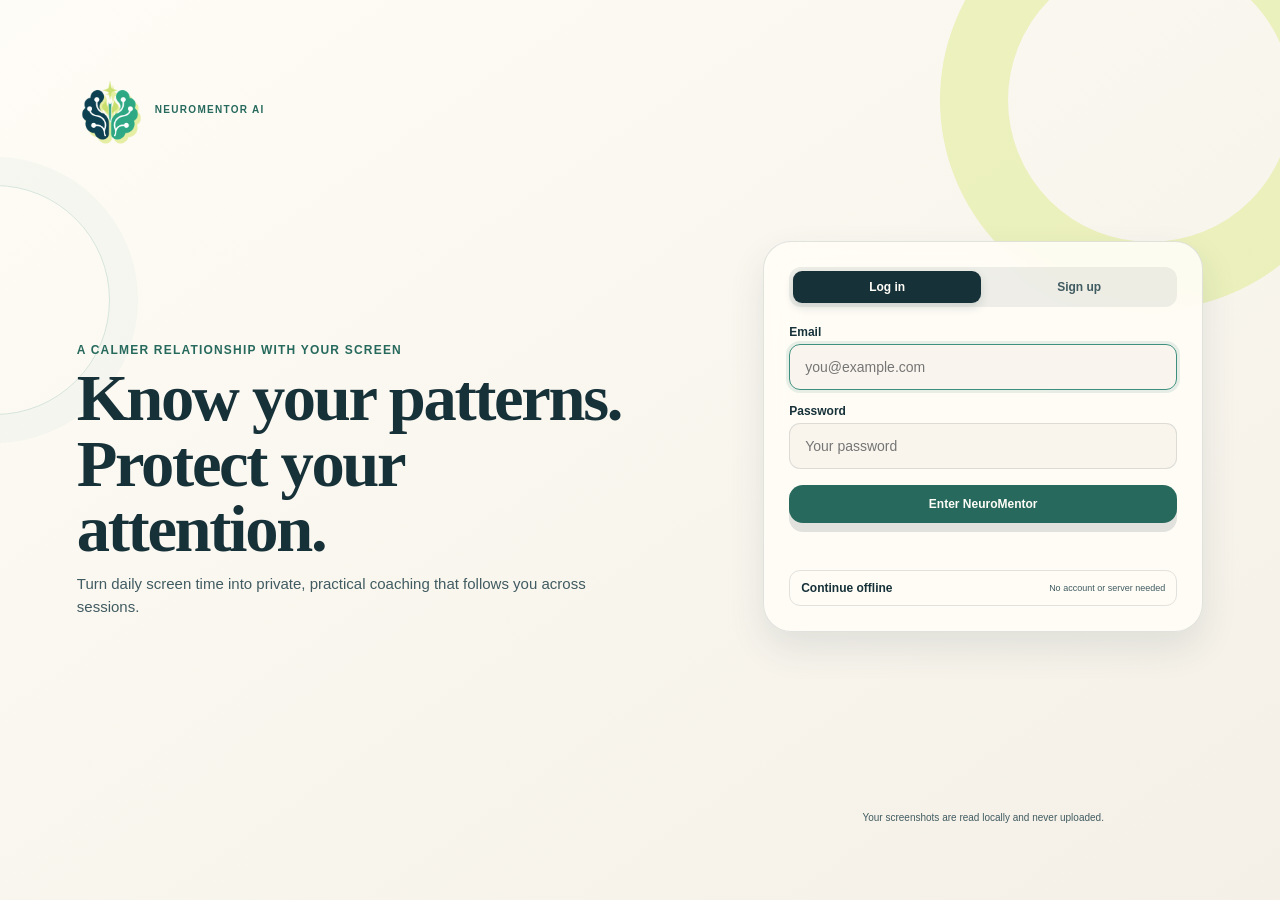
==== index.html @ 3c2a7b81 "Update dashboard" ====
<!DOCTYPE html>
<html lang="en">
<head>
  <meta charset="UTF-8" />
  <meta name="viewport" content="width=device-width, initial-scale=1.0" />
  <meta name="theme-color" content="#f4f0e7" />
  <title>NeuroMentor AI</title>
  <link rel="icon" type="image/png" sizes="32x32" href="assets/favicon-32.png" />
  <link rel="apple-touch-icon" sizes="192x192" href="assets/neurommentor-logo-192.png" />
  <link rel="manifest" href="site.webmanifest" />
  <script src="runtime.js?v=20260620-shared-snapshot"></script>
  <script src="config.js?v=20260620-shared-snapshot"></script>
  <link rel="stylesheet" href="popup.css?v=20260622-vietnamese-mentor" />
</head>
<body>
  <section id="auth-view" class="auth-view" aria-labelledby="auth-title">
    <div class="auth-orbit auth-orbit-one" aria-hidden="true"></div>
    <div class="auth-orbit auth-orbit-two" aria-hidden="true"></div>

    <div class="auth-brand">
      <img
        class="brand-logo auth-brand-logo"
        src="assets/neurommentor-logo-192.png"
        alt=""
        aria-hidden="true"
      />
      <p class="eyebrow">NeuroMentor AI</p>
    </div>

    <div class="auth-copy">
      <span class="auth-kicker">A calmer relationship with your screen</span>
      <h1 id="auth-title">Know your patterns.<br />Protect your attention.</h1>
      <p>Turn daily screen time into private, practical coaching that follows you across sessions.</p>
    </div>

    <div class="auth-card">
      <div class="auth-tabs" role="tablist" aria-label="Account access">
        <button id="show-login" class="auth-tab active" type="button" role="tab" aria-selected="true">
          Log in
        </button>
        <button id="show-signup" class="auth-tab" type="button" role="tab" aria-selected="false">
          Sign up
        </button>
      </div>

      <form id="login-form" class="auth-form">
        <label>
          <span>Email</span>
          <input id="login-email" type="email" autocomplete="email" placeholder="you@example.com" required />
        </label>
        <label>
          <span>Password</span>
          <input
            id="login-password"
            type="password"
            autocomplete="current-password"
            placeholder="Your password"
            required
          />
        </label>
        <button id="login-button" class="primary-button" type="submit">Enter NeuroMentor</button>
      </form>

      <form id="signup-form" class="auth-form hidden">
        <label>
          <span>Email</span>
          <input id="signup-email" type="email" autocomplete="email" placeholder="you@example.com" required />
        </label>
        <label>
          <span>Password</span>
          <input
            id="signup-password"
            type="password"
            minlength="8"
            maxlength="128"
            autocomplete="new-password"
            placeholder="At least 8 characters"
            required
          />
        </label>
        <label>
          <span>Confirm password</span>
          <input
            id="signup-confirm"
            type="password"
            minlength="8"
            maxlength="128"
            autocomplete="new-password"
            placeholder="Repeat your password"
            required
          />
        </label>
        <button id="signup-button" class="primary-button" type="submit">Create my account</button>
      </form>

      <p id="auth-status" class="auth-status" aria-live="polite"></p>
      <button id="offline-button" class="offline-button" type="button">
        Continue offline
        <span>No account or server needed</span>
      </button>
    </div>

    <p class="auth-privacy">Your screenshots are read locally and never uploaded.</p>
  </section>

  <div id="app-shell" class="app-shell hidden">
    <header class="topbar">
      <div class="brand">
        <img
          class="brand-logo"
          src="assets/neurommentor-logo-192.png"
          alt=""
          aria-hidden="true"
        />
        <div>
          <p class="brand-name">NeuroMentor AI</p>
          <p class="brand-tagline">Your cognitive wellness copilot.</p>
        </div>
      </div>
      <div class="topbar-actions">
        <div id="engine-status" class="engine-status" title="Analysis engine status">
          <span class="status-dot"></span>
          <span>Local</span>
        </div>
        <button
          id="account-button"
          class="account-button"
          type="button"
          aria-label="Open settings"
          aria-controls="account-panel"
          aria-expanded="false"
        >
          <span id="account-avatar">?</span>
        </button>
      </div>
    </header>

    <nav class="tabbar" aria-label="NeuroMentor sections">
      <button class="tab-button active" type="button" data-screen-target="overview">Overview</button>
      <button class="tab-button" type="button" data-screen-target="analyze">Analyze</button>
      <button class="tab-button" type="button" data-screen-target="trends">Trends</button>
      <button class="tab-button" type="button" data-screen-target="mentor">Mentor</button>
    </nav>

    <div id="account-backdrop" class="account-backdrop hidden" aria-hidden="true"></div>
    <section
      id="account-panel"
      class="account-panel hidden"
      role="dialog"
      aria-modal="true"
      aria-labelledby="settings-title"
      tabindex="-1"
    >
      <div class="account-heading">
        <div id="account-avatar-large" class="account-avatar-large">?</div>
        <div>
          <p id="settings-title" class="eyebrow">Settings</p>
          <strong id="account-email">Offline workspace</strong>
          <span id="account-member-since">Stored only on this device</span>
        </div>
        <button id="close-account" class="panel-close" type="button" aria-label="Close account panel">X</button>
      </div>
      <div class="settings-list" aria-label="Profile settings">
        <div class="settings-row static-settings-row">
          <span class="settings-icon" aria-hidden="true">ID</span>
          <span class="settings-main">NeuroMentor ID</span>
          <span id="account-user-id" class="settings-value">NM-LOCAL</span>
          <span class="settings-static-label">Assigned</span>
        </div>
        <div class="settings-row static-settings-row">
          <span class="settings-icon" aria-hidden="true">@</span>
          <span class="settings-main">Email</span>
          <span id="account-email-masked" class="settings-value">Not signed in</span>
          <span class="settings-static-label">Account</span>
        </div>
        <button id="account-phone-row" class="settings-row" type="button" aria-expanded="false">
          <span class="settings-icon" aria-hidden="true">PH</span>
          <span class="settings-main">Phone Number</span>
          <span id="account-phone-status" class="settings-value">Not set</span>
          <span class="settings-arrow" aria-hidden="true">></span>
        </button>
        <div id="phone-editor" class="settings-editor hidden" aria-label="Set phone number">
          <label>
            <span>Phone number</span>
            <input id="account-phone-input" type="tel" autocomplete="tel" placeholder="+1 555 123 4567" />
          </label>
          <div class="settings-editor-actions">
            <button id="save-phone" type="button">Save phone</button>
            <button id="cancel-phone" class="secondary-settings-button" type="button">Cancel</button>
          </div>
        </div>
        <button id="account-password-row" class="settings-row" type="button" aria-expanded="false">
          <span class="settings-icon" aria-hidden="true">PW</span>
          <span class="settings-main">Password</span>
          <span id="account-password-status" class="settings-value">Protected</span>
          <span class="settings-arrow" aria-hidden="true">></span>
        </button>
        <div id="password-editor" class="settings-editor hidden" aria-label="Change password">
          <label>
            <span>Current password</span>
            <input id="current-password" type="password" autocomplete="current-password" />
          </label>
          <label>
            <span>New password</span>
            <input id="new-password" type="password" autocomplete="new-password" minlength="8" />
          </label>
          <label>
            <span>Confirm new password</span>
            <input id="confirm-new-password" type="password" autocomplete="new-password" minlength="8" />
          </label>
          <p id="password-change-status" class="settings-status"></p>
          <div class="settings-editor-actions">
            <button id="save-password" type="button">Update password</button>
            <button id="cancel-password" class="secondary-settings-button" type="button">Cancel</button>
          </div>
        </div>
        <div class="settings-row theme-settings-row">
          <span class="settings-icon" aria-hidden="true">TH</span>
          <span class="settings-main">Theme</span>
          <span id="theme-label" class="settings-value">Light</span>
          <label class="toggle-control" aria-label="Use dark theme">
            <input id="theme-toggle" type="checkbox" />
            <span class="toggle-track" aria-hidden="true"></span>
          </label>
        </div>
      </div>
      <div class="account-sync">
        <span class="status-dot"></span>
        <div>
          <strong id="account-sync-title">Local mode</strong>
          <p id="account-sync-status">Your analysis remains in this browser.</p>
        </div>
      </div>
      <div class="reminder-settings">
        <div class="reminder-heading">
          <div>
            <strong>Daily email check-in</strong>
            <p id="reminder-status">Sign in to configure email reminders.</p>
          </div>
          <label class="toggle-control" aria-label="Enable daily email reminder">
            <input id="reminder-enabled" type="checkbox" />
            <span class="toggle-track" aria-hidden="true"></span>
          </label>
        </div>
        <div class="reminder-time-row">
          <label for="reminder-time">Reminder time</label>
          <select id="reminder-time" aria-describedby="reminder-time-help"></select>
        </div>
        <p id="reminder-time-help" class="settings-help">Times are shown in your browser's locale.</p>
        <a
          id="reminder-setup"
          class="reminder-setup hidden"
          href="https://resend.com/signup"
          target="_blank"
          rel="noreferrer"
        >
          Set up email delivery
        </a>
        <button id="test-reminder" class="reminder-test" type="button">Send test email</button>
      </div>
      <button id="account-action" class="account-action" type="button">Log in or create account</button>
    </section>

    <main class="screen-stack">
      <section id="screen-overview" class="screen active" data-screen="overview">
        <div class="welcome-row">
          <div>
            <p id="greeting" class="eyebrow">Good day</p>
            <h1>Today's Cognitive Snapshot</h1>
          </div>
          <button class="text-button" type="button" data-screen-target="analyze">Update today</button>
        </div>

        <article class="ai-snapshot-card">
          <div class="snapshot-orbit snapshot-orbit-one" aria-hidden="true"></div>
          <div class="snapshot-orbit snapshot-orbit-two" aria-hidden="true"></div>
          <div class="snapshot-copy">
            <div class="snapshot-heading">
              <span class="ai-badge">AI Cognitive Snapshot</span>
              <span id="focus-label" class="state-chip neutral">No baseline</span>
            </div>
            <h2 id="score-headline">Add today's usage to build your cognitive snapshot.</h2>
            <p id="snapshot-insight" class="snapshot-insight">
              NeuroMentor uses screen-time metadata, not message or page content.
            </p>
            <div class="snapshot-confidence">
              <span>Model confidence</span>
              <div class="confidence-track" aria-hidden="true">
                <span id="snapshot-confidence-bar" style="--confidence: 0"></span>
              </div>
              <strong id="snapshot-confidence">0%</strong>
            </div>
          </div>

          <div class="focus-potential">
            <span class="metric-label">Focus Potential</span>
            <div id="focus-ring" class="score-ring" style="--score: 0">
              <div class="score-ring-inner">
                <strong id="focus-score">0</strong>
                <span>/100</span>
              </div>
            </div>
            <p id="focus-trend" class="score-trend">Your baseline starts here.</p>
          </div>

          <div class="hero-recommendation">
            <div>
              <p class="eyebrow">Recommended action</p>
              <h3 id="recommendation-title">Create your first baseline</h3>
              <p id="recommendation-text">
                Enter today's app usage to receive one clear, achievable next step.
              </p>
            </div>
            <button class="primary-button compact-button" type="button" data-screen-target="analyze">
              Analyze today
            </button>
          </div>
        </article>

        <section class="overview-section metric-explanations" aria-labelledby="metric-explanations-title">
          <div class="section-heading-row">
            <div>
              <p class="eyebrow">Explainable AI</p>
              <h2 id="metric-explanations-title">What each signal means</h2>
            </div>
            <span class="section-note">Expand any metric</span>
          </div>

          <div class="explain-metric-grid">
            <details class="explain-metric focus-metric">
              <summary title="Focus Potential estimates your capacity for sustained attention from today's usage pattern.">
                <div>
                  <span class="metric-label">Focus Potential</span>
                  <strong id="focus-detail-score">0 <small>/ 100</small></strong>
                </div>
                <span id="focus-detail-label" class="supportive-label">Not measured</span>
              </summary>
              <div class="metric-explanation">
                <p id="focus-explanation">Add a snapshot to explain your focus potential.</p>
                <strong>Contributors</strong>
                <ul id="focus-contributors"></ul>
                <div class="metric-confidence">
                  <span>Confidence</span>
                  <strong id="focus-confidence">0%</strong>
                </div>
                <p id="focus-comparison" class="metric-comparison">No previous value yet.</p>
              </div>
            </details>

            <details class="explain-metric fatigue-metric">
              <summary title="Mental Fatigue estimates cognitive load from screen volume, timing, and recovery signals.">
                <div>
                  <span class="metric-label">Mental Fatigue</span>
                  <strong><span id="fatigue-score">0</span> <small>/ 100</small></strong>
                </div>
                <span id="fatigue-label" class="supportive-label">Not measured</span>
              </summary>
              <div class="metric-explanation">
                <p id="fatigue-explanation">Add a snapshot to reveal fatigue contributors.</p>
                <strong>Contributors</strong>
                <ul id="fatigue-contributors"></ul>
                <div class="metric-confidence">
                  <span>Confidence</span>
                  <strong id="fatigue-confidence">0%</strong>
                </div>
                <p id="fatigue-comparison" class="metric-comparison">No previous value yet.</p>
              </div>
            </details>

            <details class="explain-metric distraction-metric">
              <summary title="Distraction estimates attention fragmentation from app mix, switching, and launch behavior.">
                <div>
                  <span class="metric-label">Distraction Load</span>
                  <strong><span id="distraction-score">0</span> <small>/ 100</small></strong>
                </div>
                <span id="distraction-label" class="supportive-label">Not measured</span>
              </summary>
              <div class="metric-explanation">
                <p id="distraction-explanation">Add a snapshot to reveal distraction contributors.</p>
                <strong>Contributors</strong>
                <ul id="distraction-contributors"></ul>
                <div class="metric-confidence">
                  <span>Confidence</span>
                  <strong id="distraction-confidence">0%</strong>
                </div>
                <p id="distraction-comparison" class="metric-comparison">No previous value yet.</p>
              </div>
            </details>

            <details class="explain-metric burnout-metric">
              <summary title="Burnout Tendency is a behavioral wellness signal, not a medical diagnosis.">
                <div>
                  <span class="metric-label">Burnout Tendency</span>
                  <strong id="burnout-risk">Low</strong>
                </div>
                <span id="burnout-score" class="supportive-label">0 / 100</span>
              </summary>
              <div class="metric-explanation">
                <p id="burnout-explanation">Add a snapshot to explain recovery pressure.</p>
                <strong>Contributors</strong>
                <ul id="burnout-contributors"></ul>
                <div class="metric-confidence">
                  <span>Confidence</span>
                  <strong id="burnout-confidence">0%</strong>
                </div>
                <p id="burnout-comparison" class="metric-comparison">No previous value yet.</p>
              </div>
            </details>
          </div>
        </section>

        <div class="intelligence-grid">
          <article class="forecast-card">
            <div class="premium-label">
              <span>AI Forecast</span>
              <small>Scenario estimate</small>
            </div>
            <div class="card-heading">
              <div>
                <p class="eyebrow">Tomorrow forecast</p>
                <h2>Attention outlook</h2>
              </div>
              <span id="forecast-confidence" class="confidence-pill">0% confidence</span>
            </div>
            <div class="forecast-score-row">
              <div>
                <span>Predicted focus</span>
                <strong id="forecast-focus">--</strong>
              </div>
              <span id="forecast-delta" class="forecast-delta neutral">No forecast</span>
            </div>
            <p id="forecast-reason" class="body-copy">
              Add today's snapshot to generate a cautious next-day estimate.
            </p>
            <div class="burnout-forecast">
              <span>Burnout risk forecast</span>
              <strong id="forecast-burnout">Not available</strong>
            </div>
          </article>

          <article class="baseline-card">
            <div class="card-heading">
              <div>
                <p class="eyebrow">Personal baseline</p>
                <h2>You compared with you</h2>
              </div>
              <span class="baseline-badge">Private</span>
            </div>
            <div class="baseline-comparison">
              <div>
                <span>Your average focus</span>
                <strong id="baseline-average">--</strong>
              </div>
              <div>
                <span>Today's focus</span>
                <strong id="baseline-today">--</strong>
              </div>
              <div>
                <span>Difference</span>
                <strong id="baseline-difference">--</strong>
              </div>
            </div>
            <p id="baseline-note" class="body-copy">
              More daily snapshots will create your personal baseline.
            </p>
            <div class="baseline-context">
              <span>Productive ratio</span>
              <strong id="productive-ratio">0%</strong>
            </div>
          </article>
        </div>

        <div class="behavior-achievement-grid">
          <article class="content-card behavior-card">
            <div class="card-heading">
              <div>
                <p class="eyebrow">Behavioral insight</p>
                <h2>Why did my score change?</h2>
              </div>
              <span class="compact-stat">Impact model</span>
            </div>
            <div id="impact-list" class="impact-list"></div>
            <div class="dominant-impact">
              <span>Most influential factor</span>
              <strong id="dominant-impact">Waiting for today's data</strong>
            </div>
          </article>

          <article class="content-card achievement-card">
            <div class="card-heading">
              <div>
                <p class="eyebrow">Momentum</p>
                <h2>Small wins that compound</h2>
              </div>
            </div>
            <div class="achievement-grid">
              <div class="achievement-item">
                <span class="achievement-icon">LS</span>
                <span>Learning streak</span>
                <strong id="learning-streak">0 days</strong>
              </div>
              <div class="achievement-item">
                <span class="achievement-icon">DW</span>
                <span>Deep-work sessions</span>
                <strong id="deep-work-sessions">0 this month</strong>
              </div>
              <div class="achievement-item">
                <span class="achievement-icon">RS</span>
                <span>Recovery score</span>
                <strong id="recovery-score">--</strong>
              </div>
            </div>
          </article>
        </div>

        <article class="content-card usage-card">
          <div class="card-heading">
            <div>
              <p class="eyebrow">Today's breakdown</p>
              <h2>Where your screen time went</h2>
            </div>
            <span id="total-time" class="compact-stat">0 min</span>
          </div>
          <div id="usage-breakdown" class="usage-breakdown"></div>
        </article>

        <ul id="insight-list" class="insight-list hidden" aria-hidden="true"></ul>

        <article id="alert-card" class="alert-card hidden">
          <span id="alert-severity" class="alert-severity">Watch</span>
          <div>
            <h2 id="alert-title">Attention signal</h2>
            <p id="alert-message"></p>
            <p id="alert-reason" class="alert-reason"></p>
          </div>
        </article>
      </section>

      <section id="screen-analyze" class="screen" data-screen="analyze">
        <div class="section-intro">
          <p class="eyebrow">Behavior snapshot</p>
          <h1>Turn usage into a useful signal.</h1>
          <p>
            Add category totals from Screen Time or Digital Wellbeing. Optional context improves
            confidence and makes the recommendations more specific.
          </p>
        </div>

        <details class="import-panel">
          <summary>
            <span>
              <strong>Import a screenshot</strong>
              <small>Upload or paste Screen Time data</small>
            </span>
            <span class="summary-action">Open</span>
          </summary>
          <div id="import-drop-zone" class="import-body" aria-describedby="ocr-status">
            <div class="import-actions">
              <label class="upload-button" for="screenshot-input">
                <input id="screenshot-input" type="file" accept="image/*" hidden />
                Choose image
              </label>
              <div id="paste-zone" class="paste-zone" tabindex="0" role="button" aria-label="Paste a screenshot from the clipboard">
                <kbd>Ctrl+V</kbd>
                <span>Paste screenshot</span>
              </div>
            </div>
            <p id="ocr-status" class="import-status">
              OCR runs locally when supported by this Chrome build. Always review detected values.
            </p>
            <div id="screenshot-review" class="screenshot-review hidden">
              <img id="screenshot-preview" class="screenshot-preview" alt="Uploaded screen-time screenshot" />
              <div class="screenshot-controls">
                <label for="screenshot-input" class="secondary-button">Replace image</label>
                <button id="remove-screenshot" class="secondary-button" type="button">Remove image</button>
              </div>
            </div>
            <div id="ocr-confidence" class="ocr-confidence hidden"></div>
            <div id="ocr-matches" class="ocr-matches hidden"></div>
            <button id="apply-extraction" class="primary-button compact-button hidden" type="button">
              Apply reviewed values
            </button>
          </div>
        </details>

        <form id="analysis-form" class="analysis-form">
          <article class="content-card">
            <div class="card-heading">
              <div>
                <p class="eyebrow">Minutes by category</p>
                <h2>Today's screen time</h2>
              </div>
              <span class="compact-stat">minutes</span>
            </div>
            <div class="input-grid">
              <label class="usage-input social">
                <span>Social</span>
                <small>Feeds and messaging</small>
                <input id="social" name="social" type="number" min="0" max="1440" value="0" />
              </label>
              <label class="usage-input productivity">
                <span>Productivity</span>
                <small>Work and planning</small>
                <input id="productivity" name="productivity" type="number" min="0" max="1440" value="0" />
              </label>
              <label class="usage-input games">
                <span>Games</span>
                <small>Mobile and desktop games</small>
                <input id="games" name="games" type="number" min="0" max="1440" value="0" />
              </label>
              <label class="usage-input learning">
                <span>Learning</span>
                <small>Study, reading, courses</small>
                <input id="learning" name="learning" type="number" min="0" max="1440" value="0" />
              </label>
              <label class="usage-input health">
                <span>Health</span>
                <small>Fitness and recovery</small>
                <input id="health" name="health" type="number" min="0" max="1440" value="0" />
              </label>
              <label class="usage-input entertainment">
                <span>Entertainment</span>
                <small>Video, music, streaming</small>
                <input id="entertainment" name="entertainment" type="number" min="0" max="1440" value="0" />
              </label>
            </div>
            <div class="total-validation-row">
              <label>
                <span>Reported total (optional)</span>
                <small>Use the total shown by Screen Time or Digital Wellbeing.</small>
                <input id="reported-total-minutes" type="number" min="0" max="1440" placeholder="e.g. 240" />
              </label>
              <div>
                <span>Category total</span>
                <strong id="category-total">0 minutes</strong>
              </div>
            </div>
            <div id="validation-summary" class="validation-summary" aria-live="polite"></div>
          </article>

          <article class="content-card">
            <div class="card-heading">
              <div>
                <p class="eyebrow">Optional context</p>
                <h2>Improve the estimate</h2>
              </div>
              <span class="compact-stat">metadata only</span>
            </div>
            <div class="context-grid">
              <label>
                <span>App switches</span>
                <input id="app-switches" name="app_switches" type="number" min="0" max="10000" value="0" />
              </label>
              <label>
                <span>Late-night minutes</span>
                <input id="late-night-minutes" name="late_night_minutes" type="number" min="0" max="1440" value="0" />
              </label>
              <label>
                <span>Deep-work minutes</span>
                <input id="deep-work-minutes" name="deep_work_minutes" type="number" min="0" max="1440" value="0" />
              </label>
              <label>
                <span>App launches</span>
                <input id="launch-count" name="launch_count" type="number" min="0" max="10000" value="0" />
              </label>
            </div>
          </article>

          <button id="analyze-button" class="primary-button" type="submit">
            Generate cognitive snapshot
          </button>
          <p id="analysis-status" class="form-status" aria-live="polite"></p>
        </form>
      </section>

      <section id="screen-trends" class="screen" data-screen="trends">
        <div class="section-intro">
          <p class="eyebrow">Seven-day analytics</p>
          <h1>Your baseline, not somebody else's.</h1>
          <p>Daily snapshots stay on this device and reveal patterns as your history grows.</p>
        </div>

        <article class="content-card trend-card">
          <div class="card-heading">
            <div>
              <p class="eyebrow">Focus trend</p>
              <h2>Last seven days</h2>
            </div>
            <span id="trend-direction" class="state-chip neutral">Building baseline</span>
          </div>
          <div id="trend-empty-state" class="trend-empty-state hidden">
            <div class="empty-state-mark" aria-hidden="true">
              <span></span><span></span><span></span><span></span>
            </div>
            <div>
              <p class="eyebrow">Baseline in progress</p>
              <h3>Not enough history yet.</h3>
              <p>Add one daily snapshot for seven days to unlock your personal intelligence layer.</p>
            </div>
            <ul>
              <li>Personal baseline</li>
              <li>Burnout trend</li>
              <li>Weekly insights</li>
              <li>Focus forecasting</li>
            </ul>
            <button class="primary-button compact-button" type="button" data-screen-target="analyze">
              Add today's snapshot
            </button>
          </div>
          <p id="trend-coverage-note" class="trend-coverage-note hidden" role="status">
            One day is recorded. Add another daily snapshot before interpreting this as a trend.
          </p>
          <div id="trend-chart" class="trend-chart" aria-label="Seven-day focus score chart"></div>
          <div id="trend-chart-legend" class="chart-legend">
            <span><i class="legend-focus"></i>Focus</span>
            <span><i class="legend-fatigue"></i>Fatigue</span>
          </div>
        </article>

        <div class="trend-summary-grid">
          <article class="metric-card">
            <span class="metric-label">Average focus</span>
            <strong id="average-focus">0</strong>
            <span id="average-focus-detail" class="metric-detail">0 recorded days</span>
          </article>
          <article class="metric-card">
            <span class="metric-label">Average fatigue</span>
            <strong id="average-fatigue">0</strong>
            <span id="average-fatigue-detail" class="metric-detail">0 recorded days</span>
          </article>
          <article class="metric-card">
            <span class="metric-label">Best focus day</span>
            <strong id="best-day">--</strong>
            <span class="metric-detail">Personal baseline</span>
          </article>
          <article class="metric-card accent-card">
            <span class="metric-label">Current risk</span>
            <strong id="trend-risk">Low</strong>
            <span class="metric-detail">Latest snapshot</span>
          </article>
        </div>

        <article class="content-card">
          <div class="card-heading">
            <div>
              <p class="eyebrow">Pattern note</p>
              <h2>What the week suggests</h2>
            </div>
          </div>
          <p id="trend-note" class="body-copy">
            Add snapshots on multiple days to uncover your personal focus and fatigue pattern.
          </p>
        </article>
      </section>

      <section id="screen-mentor" class="screen" data-screen="mentor">
        <div class="mentor-intro">
          <div>
            <span class="ai-badge">Evidence-based coaching</span>
            <h1>Turn today's pattern into one better tomorrow.</h1>
            <p>
              Ask what changed, why it matters, or what small action would create the most leverage.
            </p>
          </div>
          <div class="mentor-context-card">
            <span>Current coaching context</span>
            <strong id="mentor-context-title">Waiting for a snapshot</strong>
            <p id="mentor-context-detail">Analyze today to ground the conversation in your data.</p>
          </div>
        </div>

        <div class="prompt-chips" aria-label="Suggested mentor questions">
          <button type="button" data-question="What most influenced my focus today?">What changed?</button>
          <button type="button" data-question="What is the smallest useful action I can take tomorrow?">Plan tomorrow</button>
          <button type="button" data-question="How might I feel based on this pattern?">How might I feel?</button>
          <button type="button" data-question="How can I reduce mental fatigue without changing everything?">Protect energy</button>
        </div>

        <div id="chat-log" class="chat-log" aria-live="polite">
          <article class="chat-message mentor-message">
            <span class="chat-avatar">NM</span>
            <div>
              <p>
                I will connect your screen-time pattern to a practical next step, not just repeat a score.
              </p>
              <small>Your data stays grounded in behavioral metadata. This is coaching, not medical advice.</small>
            </div>
          </article>
        </div>

        <form id="mentor-form" class="mentor-form">
          <label for="mentor-question" class="sr-only">Ask NeuroMentor a question</label>
          <input
            id="mentor-question"
            type="text"
            maxlength="1000"
            placeholder="Why was my focus lower today?"
            autocomplete="off"
          />
          <button type="submit" aria-label="Send question">Send</button>
        </form>
      </section>
    </main>

    <footer class="privacy-footer">
      <span>Privacy-first</span>
      <p>Usage metadata only. No messages, page content, or medical diagnosis.</p>
    </footer>
  </div>

  <script src="vendor/tesseract/tesseract.min.js?v=20260622-vietnamese-mentor"></script>
  <script src="core.js?v=20260622-vietnamese-mentor"></script>
  <script src="popup.js?v=20260622-vietnamese-mentor"></script>
</body>
</html>
---- popup.css ----
:root {
  --ink: #173139;
  --ink-soft: #405b61;
  --paper: #f4f0e7;
  --paper-bright: #fffdf7;
  --mint: #3f8f7e;
  --mint-dark: #276a5d;
  --mint-soft: #d9ece4;
  --lime: #dce984;
  --coral: #ee7959;
  --coral-soft: #f9ddd4;
  --amber: #dca43c;
  --line: rgba(23, 49, 57, 0.13);
  --shadow: 0 16px 36px rgba(34, 65, 70, 0.11);
}

html[data-theme="dark"] {
  --ink: #eef7f3;
  --ink-soft: #aabfbc;
  --paper: #101513;
  --paper-bright: #171d1b;
  --mint: #64c5ad;
  --mint-dark: #86d7c4;
  --mint-soft: #18302b;
  --lime: #d9ef72;
  --coral: #ff8b6f;
  --coral-soft: #3b241f;
  --amber: #efc267;
  --line: rgba(238, 247, 243, 0.12);
  --shadow: 0 18px 48px rgba(0, 0, 0, 0.38);
}

* {
  box-sizing: border-box;
}

html {
  width: 100%;
  min-width: 320px;
  margin: 0;
  overflow-x: hidden;
}

body {
  width: 100%;
  min-width: 320px;
  min-height: 100vh;
  margin: 0;
  overflow-x: hidden;
  overflow-y: auto;
  color: var(--ink);
  font-family: "Aptos", "Trebuchet MS", sans-serif;
  background:
    radial-gradient(circle at 100% 0, rgba(220, 233, 132, 0.42), transparent 28%),
    radial-gradient(circle at 0 30%, rgba(63, 143, 126, 0.13), transparent 36%),
    var(--paper);
}

html[data-theme="dark"] body {
  background:
    radial-gradient(circle at 100% 0, rgba(217, 239, 114, 0.14), transparent 28%),
    radial-gradient(circle at 0 30%, rgba(100, 197, 173, 0.12), transparent 36%),
    var(--paper);
}

html[data-runtime="extension"] {
  width: 500px;
  min-width: 500px;
  overflow: hidden;
}

html[data-runtime="extension"] body {
  width: 500px;
  min-width: 500px;
  min-height: 600px;
  max-height: 600px;
}

button,
input,
select {
  font: inherit;
}

button {
  color: inherit;
}

body::-webkit-scrollbar {
  width: 9px;
}

body::-webkit-scrollbar-track {
  background: rgba(23, 49, 57, 0.05);
}

body::-webkit-scrollbar-thumb {
  border: 2px solid var(--paper);
  border-radius: 999px;
  background: rgba(23, 49, 57, 0.35);
}

.auth-view {
  position: relative;
  display: grid;
  min-height: 600px;
  align-content: start;
  gap: 17px;
  padding: 25px 28px 20px;
  overflow: hidden;
  background:
    linear-gradient(145deg, rgba(255, 253, 247, 0.94), rgba(244, 240, 231, 0.84)),
    var(--paper);
}

.auth-orbit {
  position: absolute;
  z-index: 0;
  border-radius: 50%;
  pointer-events: none;
}

.auth-orbit-one {
  top: -110px;
  right: -80px;
  width: 270px;
  height: 270px;
  border: 42px solid rgba(220, 233, 132, 0.47);
}

.auth-orbit-two {
  top: 185px;
  left: -120px;
  width: 230px;
  height: 230px;
  border: 1px solid rgba(63, 143, 126, 0.2);
  box-shadow: 0 0 0 28px rgba(63, 143, 126, 0.04);
}

.auth-brand,
.auth-copy,
.auth-card,
.auth-privacy {
  position: relative;
  z-index: 1;
}

.auth-brand {
  display: flex;
  align-items: center;
  gap: 12px;
}

.auth-brand-logo {
  width: 52px;
  height: 52px;
}

.auth-copy {
  max-width: 405px;
}

.auth-kicker {
  display: inline-block;
  margin-bottom: 8px;
  color: var(--mint-dark);
  font-size: 10px;
  font-weight: 800;
  letter-spacing: 0.1em;
  text-transform: uppercase;
}

.auth-copy h1 {
  margin: 0;
  font-family: Georgia, serif;
  font-size: 31px;
  line-height: 1.02;
  letter-spacing: -0.035em;
}

.auth-copy p {
  max-width: 370px;
  margin: 11px 0 0;
  color: var(--ink-soft);
  font-size: 11px;
  line-height: 1.55;
}

.auth-card {
  display: grid;
  width: 100%;
  min-width: 0;
  gap: 13px;
  padding: 17px;
  border: 1px solid var(--line);
  border-radius: 22px;
  background: rgba(255, 253, 247, 0.9);
  box-shadow: var(--shadow);
  backdrop-filter: blur(16px);
}

.auth-tabs {
  display: grid;
  grid-template-columns: 1fr 1fr;
  gap: 4px;
  padding: 4px;
  border-radius: 12px;
  background: rgba(23, 49, 57, 0.07);
}

.auth-tab {
  padding: 9px 12px;
  border: 0;
  border-radius: 9px;
  color: var(--ink-soft);
  background: transparent;
  font-size: 11px;
  font-weight: 800;
  cursor: pointer;
}

.auth-tab.active {
  color: var(--paper-bright);
  background: var(--ink);
  box-shadow: 0 4px 10px rgba(23, 49, 57, 0.16);
}

.auth-form {
  display: grid;
  min-width: 0;
  gap: 10px;
}

.auth-form label {
  display: grid;
  gap: 5px;
}

.auth-form label > span {
  font-size: 10px;
  font-weight: 800;
}

.auth-form input {
  width: 100%;
  min-width: 0;
  padding: 11px 12px;
  border: 1px solid var(--line);
  border-radius: 11px;
  color: var(--ink);
  background: rgba(244, 240, 231, 0.58);
  font-size: 12px;
}

.auth-form input:focus {
  border-color: var(--mint);
  outline: 3px solid rgba(63, 143, 126, 0.13);
}

.auth-form .primary-button {
  margin-top: 2px;
  padding: 12px 16px;
}

.auth-status {
  min-height: 15px;
  margin: -2px 0;
  color: var(--ink-soft);
  font-size: 10px;
  line-height: 1.45;
  text-align: center;
}

.auth-status.error {
  color: #9b3b26;
}

.auth-status.success {
  color: var(--mint-dark);
  font-weight: 700;
}

.offline-button {
  display: flex;
  align-items: center;
  justify-content: space-between;
  gap: 12px;
  padding: 10px 11px;
  border: 1px solid var(--line);
  border-radius: 11px;
  color: var(--ink);
  background: transparent;
  font-size: 10px;
  font-weight: 800;
  cursor: pointer;
}

.offline-button span {
  color: var(--ink-soft);
  font-size: 9px;
  font-weight: 500;
}

.auth-privacy {
  margin: -4px 0 0;
  color: var(--ink-soft);
  font-size: 9px;
  text-align: center;
}

.app-shell {
  width: 100%;
  min-height: 600px;
  margin: 0 auto;
}

.topbar {
  position: sticky;
  z-index: 20;
  top: 0;
  display: flex;
  align-items: center;
  justify-content: space-between;
  min-height: 68px;
  padding: 12px 18px 10px;
  border-bottom: 1px solid var(--line);
  background: rgba(244, 240, 231, 0.94);
  backdrop-filter: blur(14px);
}

.topbar-actions {
  display: flex;
  align-items: center;
  gap: 7px;
}

.account-button {
  display: grid;
  width: 31px;
  height: 31px;
  padding: 0;
  place-items: center;
  border: 1px solid rgba(23, 49, 57, 0.18);
  border-radius: 10px;
  color: var(--paper-bright);
  background: var(--mint-dark);
  font-size: 11px;
  font-weight: 800;
  cursor: pointer;
}

.account-button:hover,
.account-button:focus-visible {
  outline: 3px solid rgba(63, 143, 126, 0.16);
}

.brand {
  display: flex;
  align-items: center;
  gap: 10px;
}

.brand-logo {
  width: 44px;
  height: 44px;
  flex: 0 0 auto;
  object-fit: contain;
  filter: drop-shadow(3px 4px 0 rgba(220, 233, 132, 0.72));
}

.brand-mark,
.chat-avatar {
  display: grid;
  flex: 0 0 auto;
  place-items: center;
  color: var(--paper-bright);
  background: var(--ink);
}

.brand-mark {
  width: 38px;
  height: 38px;
  border-radius: 13px 13px 13px 4px;
  font-family: Georgia, serif;
  font-size: 14px;
  font-weight: 700;
  letter-spacing: -0.04em;
  box-shadow: 5px 5px 0 var(--lime);
}

.brand-name,
.brand-tagline {
  margin: 0;
}

.brand-name {
  font-family: Georgia, serif;
  font-size: 16px;
  font-weight: 700;
}

.brand-tagline {
  margin-top: 2px;
  color: var(--ink-soft);
  font-size: 10px;
}

.engine-status {
  display: inline-flex;
  align-items: center;
  gap: 6px;
  padding: 7px 9px;
  border: 1px solid var(--line);
  border-radius: 999px;
  color: var(--ink-soft);
  background: rgba(255, 253, 247, 0.72);
  font-size: 10px;
  font-weight: 700;
}

.engine-status.cloud {
  color: var(--mint-dark);
  border-color: rgba(63, 143, 126, 0.26);
}

.status-dot {
  width: 7px;
  height: 7px;
  border-radius: 999px;
  background: var(--amber);
}

.engine-status.cloud .status-dot {
  background: var(--mint);
}

.tabbar {
  position: sticky;
  z-index: 19;
  top: 68px;
  display: grid;
  grid-template-columns: repeat(4, 1fr);
  gap: 4px;
  padding: 7px 14px 8px;
  border-bottom: 1px solid var(--line);
  background: rgba(244, 240, 231, 0.94);
  backdrop-filter: blur(14px);
}

.tab-button {
  padding: 9px 6px;
  border: 0;
  border-radius: 11px;
  color: var(--ink-soft);
  background: transparent;
  font-size: 11px;
  font-weight: 700;
  cursor: pointer;
}

.tab-button:hover,
.tab-button:focus-visible {
  color: var(--ink);
  background: rgba(255, 253, 247, 0.7);
  outline: none;
}

.tab-button.active {
  color: var(--paper-bright);
  background: var(--ink);
}

.account-panel {
  position: fixed;
  z-index: 50;
  top: 61px;
  right: 13px;
  width: min(460px, calc(100vw - 26px));
  max-height: calc(100vh - 74px);
  overflow-y: auto;
  padding: 16px;
  border: 1px solid var(--line);
  border-radius: 20px;
  background: rgba(255, 253, 247, 0.98);
  box-shadow: 0 24px 55px rgba(23, 49, 57, 0.23);
  animation: account-in 180ms ease-out;
}

.account-backdrop {
  position: fixed;
  z-index: 49;
  inset: 0;
  background: rgba(7, 15, 13, 0.44);
  backdrop-filter: blur(3px);
}

body.settings-open {
  overflow: hidden;
}

.account-heading {
  display: grid;
  grid-template-columns: auto 1fr auto;
  align-items: center;
  gap: 11px;
}

.account-heading strong,
.account-heading span {
  display: block;
  overflow: hidden;
  text-overflow: ellipsis;
  white-space: nowrap;
}

.account-heading strong {
  margin-top: 3px;
  font-size: 12px;
}

.account-heading span {
  margin-top: 3px;
  color: var(--ink-soft);
  font-size: 9px;
}

.account-avatar-large {
  display: grid;
  width: 42px;
  height: 42px;
  place-items: center;
  border-radius: 14px 14px 14px 5px;
  color: var(--paper-bright);
  background: var(--ink);
  font-family: Georgia, serif;
  font-size: 15px;
  font-weight: 700;
  box-shadow: 4px 4px 0 var(--lime);
}

.panel-close {
  width: 28px;
  height: 28px;
  padding: 0;
  border: 0;
  border-radius: 9px;
  color: var(--ink-soft);
  background: rgba(23, 49, 57, 0.06);
  font-size: 10px;
  font-weight: 800;
  cursor: pointer;
}

.settings-list {
  display: grid;
  gap: 1px;
  margin-top: 15px;
  overflow: hidden;
  border: 1px solid var(--line);
  border-radius: 16px;
  background: rgba(23, 49, 57, 0.08);
}

.settings-row {
  display: grid;
  grid-template-columns: 26px minmax(88px, auto) minmax(0, 1fr) 14px;
  align-items: center;
  gap: 8px;
  width: 100%;
  min-height: 54px;
  padding: 13px 14px;
  border: 0;
  color: var(--ink);
  background: rgba(255, 253, 247, 0.78);
  cursor: pointer;
  text-align: left;
}

.settings-row:hover,
.settings-row:focus-visible {
  background: rgba(217, 236, 228, 0.78);
  outline: none;
}

.settings-icon {
  display: grid;
  width: 22px;
  height: 22px;
  place-items: center;
  border-radius: 7px;
  color: var(--paper-bright);
  background: var(--ink-soft);
  font-size: 8px;
  font-weight: 900;
  letter-spacing: -0.03em;
}

.settings-main {
  font-size: 12px;
  font-weight: 900;
}

.settings-value {
  overflow: hidden;
  color: var(--ink-soft);
  font-size: 10px;
  font-weight: 700;
  text-overflow: ellipsis;
  white-space: nowrap;
}

.settings-arrow {
  color: var(--ink-soft);
  font-size: 16px;
  line-height: 1;
}

.static-settings-row {
  grid-template-columns: 26px minmax(88px, auto) minmax(0, 1fr) auto;
  cursor: default;
}

.static-settings-row:hover {
  background: rgba(255, 253, 247, 0.78);
}

.settings-static-label {
  color: var(--ink-soft);
  font-size: 8px;
  font-weight: 800;
  text-transform: uppercase;
}

.theme-settings-row {
  grid-template-columns: 26px minmax(88px, auto) minmax(0, 1fr) auto;
  cursor: default;
}

.theme-settings-row:hover {
  background: rgba(255, 253, 247, 0.78);
}

.settings-editor {
  display: grid;
  gap: 10px;
  padding: 13px 14px 15px 48px;
  background: rgba(255, 253, 247, 0.92);
}

.settings-editor label {
  display: grid;
  gap: 5px;
}

.settings-editor label span {
  color: var(--ink-soft);
  font-size: 9px;
  font-weight: 800;
  letter-spacing: 0.04em;
  text-transform: uppercase;
}

.settings-editor input {
  width: 100%;
  padding: 10px 11px;
  border: 1px solid var(--line);
  border-radius: 10px;
  color: var(--ink);
  background: var(--paper-bright);
  font-size: 12px;
  font-weight: 700;
}

.settings-editor input:focus {
  border-color: var(--mint);
  outline: 3px solid rgba(63, 143, 126, 0.14);
}

.settings-editor-actions {
  display: grid;
  grid-template-columns: 1fr 1fr;
  gap: 8px;
}

.settings-editor-actions button {
  min-height: 36px;
  border: 0;
  border-radius: 10px;
  color: var(--paper-bright);
  background: var(--mint-dark);
  font-size: 10px;
  font-weight: 900;
  cursor: pointer;
}

.settings-editor-actions .secondary-settings-button {
  color: var(--ink);
  background: rgba(23, 49, 57, 0.08);
}

.settings-status {
  min-height: 14px;
  margin: -2px 0;
  color: var(--ink-soft);
  font-size: 10px;
  line-height: 1.4;
}

.settings-status.error {
  color: var(--coral);
}

.settings-status.success {
  color: var(--mint-dark);
}

html[data-theme="dark"] .account-panel {
  background: rgba(18, 22, 21, 0.98);
}

html[data-theme="dark"] .auth-view,
html[data-theme="dark"] .app-shell,
html[data-theme="dark"] .topbar,
html[data-theme="dark"] .tabbar {
  background:
    linear-gradient(145deg, rgba(16, 21, 19, 0.96), rgba(22, 29, 27, 0.9)),
    var(--paper);
}

html[data-theme="dark"] .content-card,
html[data-theme="dark"] .metric-card,
html[data-theme="dark"] .import-panel,
html[data-theme="dark"] .analysis-form,
html[data-theme="dark"] .trend-card,
html[data-theme="dark"] .mentor-intro,
html[data-theme="dark"] .mentor-chat,
html[data-theme="dark"] .reminder-settings {
  background: rgba(23, 29, 27, 0.88);
}

html[data-theme="dark"] .ai-snapshot-card,
html[data-theme="dark"] .behavior-card,
html[data-theme="dark"] .achievement-card,
html[data-theme="dark"] .explain-metric {
  background:
    linear-gradient(135deg, rgba(23, 29, 27, 0.98), rgba(24, 48, 43, 0.82));
}

html[data-theme="dark"] .settings-list {
  background: rgba(238, 247, 243, 0.1);
}

html[data-theme="dark"] .settings-row {
  background: #181c1b;
}

html[data-theme="dark"] .settings-editor {
  background: #111614;
}

html[data-theme="dark"] .settings-editor input {
  background: rgba(238, 247, 243, 0.08);
}

html[data-theme="dark"] .settings-editor-actions .secondary-settings-button {
  color: var(--ink);
  background: rgba(238, 247, 243, 0.09);
}

html[data-theme="dark"] .settings-row:hover,
html[data-theme="dark"] .settings-row:focus-visible {
  background: #252928;
}

html[data-theme="dark"] .theme-settings-row:hover {
  background: #181c1b;
}

html[data-theme="dark"] .static-settings-row:hover {
  background: #181c1b;
}

html[data-theme="dark"] .settings-icon {
  color: #101513;
  background: #b7c3bf;
}

.account-sync {
  display: flex;
  align-items: flex-start;
  gap: 9px;
  margin-top: 15px;
  padding: 11px;
  border-radius: 13px;
  background: var(--mint-soft);
}

.account-sync .status-dot {
  margin-top: 4px;
  background: var(--mint);
}

.account-sync strong {
  font-size: 10px;
}

.account-sync p {
  margin: 3px 0 0;
  color: var(--ink-soft);
  font-size: 9px;
  line-height: 1.4;
}

.reminder-settings {
  margin-top: 11px;
  padding: 12px;
  border: 1px solid var(--line);
  border-radius: 14px;
  background: rgba(255, 255, 255, 0.56);
}

.reminder-heading,
.reminder-time-row {
  display: flex;
  align-items: center;
  justify-content: space-between;
  gap: 12px;
}

.reminder-heading strong,
.reminder-time-row label {
  color: var(--ink);
  font-size: 10px;
  font-weight: 800;
}

.reminder-heading p {
  margin: 3px 0 0;
  color: var(--ink-soft);
  font-size: 9px;
  line-height: 1.4;
}

.toggle-control {
  position: relative;
  flex: 0 0 auto;
  width: 38px;
  height: 22px;
  cursor: pointer;
}

.toggle-control input {
  position: absolute;
  width: 1px;
  height: 1px;
  opacity: 0;
}

.toggle-track {
  position: absolute;
  inset: 0;
  border-radius: 999px;
  background: rgba(23, 49, 57, 0.16);
  transition: background 160ms ease;
}

.toggle-track::after {
  position: absolute;
  top: 3px;
  left: 3px;
  width: 16px;
  height: 16px;
  border-radius: 50%;
  background: var(--paper-bright);
  box-shadow: 0 2px 6px rgba(23, 49, 57, 0.2);
  content: "";
  transition: transform 160ms ease;
}

.toggle-control input:checked + .toggle-track {
  background: var(--mint);
}

.toggle-control input:checked + .toggle-track::after {
  transform: translateX(16px);
}

.toggle-control input:focus-visible + .toggle-track {
  outline: 2px solid var(--ink);
  outline-offset: 2px;
}

.reminder-time-row {
  margin-top: 10px;
}

.reminder-time-row select {
  width: 98px;
  padding: 7px 9px;
  border: 1px solid var(--line);
  border-radius: 9px;
  color: var(--ink);
  background: var(--paper-bright);
  font: inherit;
  font-size: 10px;
  font-weight: 700;
}

.reminder-time-row select:disabled {
  cursor: not-allowed;
  opacity: 0.48;
}

.settings-help {
  margin: 5px 0 0;
  color: var(--ink-soft);
  font-size: 10px;
  line-height: 1.45;
}

.reminder-test,
.reminder-setup {
  display: block;
  width: 100%;
  margin-top: 9px;
  padding: 8px 10px;
  border: 0;
  border-radius: 9px;
  color: var(--ink);
  background: var(--lime);
  font-size: 9px;
  font-weight: 800;
  line-height: 1.35;
  text-align: center;
  text-decoration: none;
  cursor: pointer;
}

.reminder-setup {
  box-sizing: border-box;
  color: var(--paper-bright);
  background: var(--ink);
}

.reminder-test:disabled {
  cursor: not-allowed;
  opacity: 0.5;
}

.account-action {
  width: 100%;
  margin-top: 11px;
  padding: 10px 12px;
  border: 1px solid var(--line);
  border-radius: 11px;
  color: var(--ink);
  background: transparent;
  font-size: 10px;
  font-weight: 800;
  cursor: pointer;
}

.screen-stack {
  padding: 18px;
}

.screen {
  display: none;
  animation: screen-in 220ms ease-out;
}

.screen.active {
  display: grid;
  gap: 14px;
}

#screen-overview.active {
  grid-template-columns: minmax(0, 1fr);
}

#screen-overview > .welcome-row,
#screen-overview > .ai-snapshot-card,
#screen-overview > .metric-explanations,
#screen-overview > .intelligence-grid,
#screen-overview > .behavior-achievement-grid,
#screen-overview > .content-card,
#screen-overview > .alert-card {
  grid-column: 1 / -1;
  min-width: 0;
}

.welcome-row,
.card-heading {
  display: flex;
  align-items: flex-start;
  justify-content: space-between;
  gap: 16px;
}

.welcome-row h1,
.section-intro h1 {
  margin: 5px 0 0;
  font-family: Georgia, serif;
  font-size: 27px;
  line-height: 1.08;
  letter-spacing: -0.03em;
}

.eyebrow {
  margin: 0;
  color: var(--mint-dark);
  font-size: 10px;
  font-weight: 800;
  letter-spacing: 0.13em;
  text-transform: uppercase;
}

.text-button {
  flex: 0 0 auto;
  padding: 8px 10px;
  border: 1px solid var(--line);
  border-radius: 10px;
  background: var(--paper-bright);
  font-size: 11px;
  font-weight: 700;
  cursor: pointer;
}

.score-card,
.content-card,
.metric-card,
.recommendation-card,
.alert-card,
.import-panel {
  border: 1px solid var(--line);
  box-shadow: var(--shadow);
}

.score-card {
  display: grid;
  grid-template-columns: 142px 1fr;
  align-items: center;
  gap: 18px;
  padding: 20px;
  overflow: hidden;
  border-radius: 25px;
  background:
    linear-gradient(135deg, rgba(255, 253, 247, 0.97), rgba(217, 236, 228, 0.92));
}

.score-ring {
  display: grid;
  width: 132px;
  height: 132px;
  place-items: center;
  border-radius: 50%;
  background: conic-gradient(var(--mint) calc(var(--score) * 1%), rgba(23, 49, 57, 0.1) 0);
  box-shadow: inset 0 0 0 1px rgba(23, 49, 57, 0.05);
}

.score-ring-inner {
  display: grid;
  width: 102px;
  height: 102px;
  place-items: center;
  align-content: center;
  border-radius: 50%;
  background: var(--paper-bright);
}

.score-ring strong {
  font-family: Georgia, serif;
  font-size: 40px;
  line-height: 1;
}

.score-ring span {
  margin-top: 5px;
  color: var(--ink-soft);
  font-size: 10px;
}

.score-copy {
  min-width: 0;
}

.score-copy h2,
.card-heading h2,
.recommendation-card h2,
.alert-card h2 {
  margin: 8px 0 0;
  font-family: Georgia, serif;
  line-height: 1.18;
}

.score-copy h2 {
  font-size: 20px;
}

.score-copy p,
.recommendation-card p,
.alert-card p,
.body-copy {
  margin: 8px 0 0;
  color: var(--ink-soft);
  font-size: 12px;
  line-height: 1.55;
}

.state-chip {
  display: inline-flex;
  width: fit-content;
  padding: 6px 9px;
  border-radius: 999px;
  color: var(--mint-dark);
  background: var(--mint-soft);
  font-size: 9px;
  font-weight: 800;
  letter-spacing: 0.08em;
  text-transform: uppercase;
}

.state-chip.warning {
  color: #8b4d17;
  background: #f7e7bf;
}

.state-chip.danger {
  color: #8c321f;
  background: var(--coral-soft);
}

.state-chip.neutral {
  color: var(--ink-soft);
  background: rgba(23, 49, 57, 0.08);
}

.metric-grid,
.trend-summary-grid {
  display: grid;
  grid-template-columns: repeat(2, minmax(0, 1fr));
  gap: 10px;
}

.metric-card {
  display: grid;
  min-height: 98px;
  align-content: space-between;
  padding: 14px;
  border-radius: 17px;
  background: rgba(255, 253, 247, 0.88);
}

.metric-card strong {
  margin: 8px 0;
  font-family: Georgia, serif;
  font-size: 25px;
  line-height: 1;
  text-transform: capitalize;
}

.metric-label,
.metric-detail {
  color: var(--ink-soft);
  font-size: 10px;
}

.metric-label {
  font-weight: 800;
  letter-spacing: 0.07em;
  text-transform: uppercase;
}

.accent-card {
  background: var(--lime);
}

.content-card {
  padding: 16px;
  border-radius: 21px;
  background: rgba(255, 253, 247, 0.9);
}

.card-heading {
  margin-bottom: 14px;
}

.card-heading h2 {
  font-size: 17px;
}

.compact-stat {
  flex: 0 0 auto;
  padding: 6px 9px;
  border-radius: 999px;
  color: var(--ink-soft);
  background: rgba(23, 49, 57, 0.07);
  font-size: 10px;
  font-weight: 700;
}

.usage-breakdown {
  display: grid;
  gap: 11px;
}

.breakdown-row {
  display: grid;
  grid-template-columns: 90px 1fr 48px;
  align-items: center;
  gap: 10px;
}

.breakdown-label,
.breakdown-time {
  font-size: 11px;
}

.breakdown-time {
  color: var(--ink-soft);
  text-align: right;
}

.breakdown-track {
  height: 8px;
  overflow: hidden;
  border-radius: 999px;
  background: rgba(23, 49, 57, 0.08);
}

.breakdown-bar {
  width: var(--bar);
  height: 100%;
  border-radius: inherit;
  background: var(--bar-color, var(--mint));
  transition: width 350ms ease;
}

.insight-card {
  background:
    linear-gradient(145deg, rgba(255, 253, 247, 0.96), rgba(220, 233, 132, 0.24));
}

.insight-list {
  display: grid;
  gap: 9px;
  margin: 0;
  padding: 0;
  list-style: none;
}

.insight-list li {
  position: relative;
  padding-left: 20px;
  color: var(--ink-soft);
  font-size: 12px;
  line-height: 1.45;
}

.insight-list li::before {
  content: "";
  position: absolute;
  top: 6px;
  left: 1px;
  width: 8px;
  height: 8px;
  border-radius: 3px;
  background: var(--mint);
  transform: rotate(45deg);
}

.alert-card {
  display: grid;
  grid-template-columns: auto 1fr;
  gap: 12px;
  padding: 15px;
  border-radius: 18px;
  border-color: rgba(238, 121, 89, 0.28);
  background: var(--coral-soft);
}

.alert-card h2 {
  margin: 0;
  font-size: 16px;
}

.alert-severity {
  height: fit-content;
  padding: 6px 8px;
  border-radius: 8px;
  color: #fff;
  background: var(--coral);
  font-size: 9px;
  font-weight: 800;
  letter-spacing: 0.08em;
  text-transform: uppercase;
}

.alert-reason {
  font-weight: 700;
}

.recommendation-card {
  display: grid;
  grid-template-columns: 1fr auto;
  align-items: center;
  gap: 16px;
  padding: 17px;
  border-radius: 21px;
  color: var(--paper-bright);
  background: var(--ink);
}

.recommendation-card .eyebrow {
  color: var(--lime);
}

.recommendation-card h2 {
  font-size: 18px;
}

.recommendation-card p {
  color: rgba(255, 253, 247, 0.72);
}

.primary-button {
  width: 100%;
  padding: 14px 18px;
  border: 0;
  border-radius: 14px;
  color: var(--paper-bright);
  background: var(--mint-dark);
  font-size: 12px;
  font-weight: 800;
  cursor: pointer;
  box-shadow: 0 9px 0 rgba(23, 49, 57, 0.13);
  transition: transform 140ms ease, box-shadow 140ms ease;
}

.primary-button:hover,
.primary-button:focus-visible {
  transform: translateY(-2px);
  box-shadow: 0 11px 0 rgba(23, 49, 57, 0.12);
  outline: none;
}

.primary-button:active {
  transform: translateY(2px);
  box-shadow: 0 5px 0 rgba(23, 49, 57, 0.12);
}

.primary-button:disabled {
  cursor: wait;
  opacity: 0.65;
}

.compact-button {
  width: auto;
  min-width: 112px;
  color: var(--ink);
  background: var(--lime);
  box-shadow: none;
}

.section-intro {
  padding: 4px 2px 2px;
}

.section-intro p:last-child {
  margin: 9px 0 0;
  color: var(--ink-soft);
  font-size: 12px;
  line-height: 1.55;
}

.import-panel {
  border-radius: 18px;
  background: rgba(255, 253, 247, 0.88);
}

.import-panel summary {
  display: flex;
  align-items: center;
  justify-content: space-between;
  padding: 14px 16px;
  cursor: pointer;
  list-style: none;
}

.import-panel summary::-webkit-details-marker {
  display: none;
}

.import-panel summary span:first-child {
  display: grid;
  gap: 3px;
}

.import-panel summary strong {
  font-size: 13px;
}

.import-panel summary small {
  color: var(--ink-soft);
  font-size: 10px;
}

.summary-action {
  color: var(--mint-dark);
  font-size: 10px;
  font-weight: 800;
  text-transform: uppercase;
}

.import-panel[open] .summary-action {
  color: var(--coral);
}

.import-body {
  display: grid;
  gap: 12px;
  padding: 0 16px 16px;
}

.import-body.is-dragging {
  border-radius: 14px;
  outline: 3px solid var(--mint);
  outline-offset: -3px;
  background: rgba(217, 236, 228, 0.38);
}

.import-body.is-processing {
  cursor: progress;
}

.import-actions {
  display: grid;
  grid-template-columns: 1fr 1fr;
  gap: 9px;
}

.upload-button,
.paste-zone {
  display: grid;
  min-height: 82px;
  place-items: center;
  align-content: center;
  gap: 6px;
  padding: 12px;
  border: 1px dashed rgba(63, 143, 126, 0.42);
  border-radius: 14px;
  color: var(--mint-dark);
  background: var(--mint-soft);
  font-size: 11px;
  font-weight: 800;
  text-align: center;
  cursor: pointer;
}

.paste-zone {
  border-color: rgba(220, 164, 60, 0.48);
  color: #855a12;
  background: #f8eac7;
}

.paste-zone:focus-visible,
.paste-zone.is-pasting {
  outline: 3px solid rgba(220, 164, 60, 0.24);
}

kbd {
  padding: 4px 7px;
  border: 1px solid rgba(23, 49, 57, 0.15);
  border-radius: 6px;
  color: var(--ink);
  background: var(--paper-bright);
  box-shadow: 0 2px 0 rgba(23, 49, 57, 0.12);
  font-size: 10px;
}

.import-status,
.form-status {
  margin: 0;
  color: var(--ink-soft);
  font-size: 10px;
  line-height: 1.45;
}

.import-status.processing {
  color: var(--mint-dark);
}

.import-status.success {
  color: var(--mint-dark);
  font-weight: 700;
}

.import-status.error,
.form-status.error {
  color: #9b3b26;
}

.screenshot-preview {
  width: 100%;
  max-height: 220px;
  object-fit: contain;
  border: 1px solid var(--line);
  border-radius: 12px;
  background: #fff;
}

.screenshot-review {
  display: grid;
  gap: 8px;
}

.screenshot-controls {
  display: flex;
  flex-wrap: wrap;
  gap: 8px;
}

.secondary-button {
  display: inline-flex;
  min-height: 36px;
  align-items: center;
  justify-content: center;
  padding: 8px 12px;
  border: 1px solid var(--line);
  border-radius: 10px;
  color: var(--ink);
  background: var(--paper-bright);
  font-size: 11px;
  font-weight: 800;
  cursor: pointer;
}

.ocr-matches {
  display: grid;
  gap: 8px;
}

.ocr-confidence {
  padding: 9px 10px;
  border-radius: 10px;
  color: var(--ink-soft);
  background: var(--mint-soft);
  font-size: 11px;
  line-height: 1.45;
}

.ocr-review-row {
  display: grid;
  grid-template-columns: minmax(100px, 1fr) minmax(110px, 0.8fr) 82px;
  gap: 8px;
  padding: 10px;
  border: 1px solid var(--line);
  border-radius: 12px;
  background: var(--paper-bright);
}

.ocr-review-row label {
  display: grid;
  gap: 4px;
}

.ocr-review-row label span,
.total-validation-row span {
  color: var(--ink-soft);
  font-size: 10px;
  font-weight: 800;
}

.ocr-review-row input,
.ocr-review-row select,
.total-validation-row input {
  width: 100%;
  min-width: 0;
  padding: 8px;
  border: 1px solid var(--line);
  border-radius: 8px;
  color: var(--ink);
  background: var(--paper);
  font-size: 11px;
}

.ocr-row-confidence {
  grid-column: 1 / -1;
  color: var(--ink-soft);
  font-size: 10px;
}

.total-validation-row {
  display: grid;
  grid-template-columns: minmax(0, 1fr) auto;
  align-items: end;
  gap: 12px;
  margin-top: 14px;
  padding-top: 14px;
  border-top: 1px solid var(--line);
}

.total-validation-row label {
  display: grid;
  gap: 4px;
}

.total-validation-row small {
  color: var(--ink-soft);
  font-size: 10px;
}

.total-validation-row strong {
  display: block;
  margin-top: 5px;
  font-family: Georgia, serif;
  font-size: 18px;
}

.validation-summary {
  margin-top: 10px;
  color: var(--ink-soft);
  font-size: 11px;
  line-height: 1.45;
}

.validation-summary p {
  margin: 3px 0;
}

.validation-summary.error,
.form-status.error {
  color: #b8472e;
}

.validation-summary.valid,
.form-status.success {
  color: var(--mint-dark);
}

.validation-summary.warning,
.form-status.warning {
  color: #8a5b08;
}

.analysis-form {
  display: grid;
  gap: 14px;
}

.input-grid,
.context-grid {
  display: grid;
  grid-template-columns: repeat(2, minmax(0, 1fr));
  gap: 9px;
}

.usage-input,
.context-grid label {
  display: grid;
  gap: 4px;
  padding: 11px;
  border: 1px solid var(--line);
  border-radius: 14px;
  background: var(--paper-bright);
}

.usage-input {
  border-left: 4px solid var(--category-color, var(--mint));
}

.usage-input span,
.context-grid span {
  font-size: 11px;
  font-weight: 800;
}

.usage-input small {
  min-height: 14px;
  color: var(--ink-soft);
  font-size: 9px;
}

.usage-input input,
.context-grid input,
.mentor-form input {
  width: 100%;
  min-width: 0;
  border: 1px solid var(--line);
  color: var(--ink);
  background: rgba(244, 240, 231, 0.65);
}

.usage-input input {
  margin-top: 5px;
  padding: 9px 10px;
  border-radius: 10px;
  font-family: Georgia, serif;
  font-size: 19px;
  font-weight: 700;
}

.context-grid input {
  margin-top: 4px;
  padding: 9px;
  border-radius: 9px;
  font-size: 13px;
}

.usage-input input:focus,
.context-grid input:focus,
.mentor-form input:focus {
  border-color: var(--mint);
  outline: 3px solid rgba(63, 143, 126, 0.13);
}

.social {
  --category-color: #ef7959;
}

.productivity {
  --category-color: #397e70;
}

.games {
  --category-color: #dca43c;
}

.learning {
  --category-color: #75963d;
}

.health {
  --category-color: #59a594;
}

.entertainment {
  --category-color: #8f7868;
}

.trend-card {
  overflow: hidden;
}

.trend-coverage-note {
  margin: 8px 0 2px;
  padding: 10px 12px;
  border: 1px solid rgba(220, 164, 60, 0.34);
  border-radius: 10px;
  color: var(--ink-soft);
  background: rgba(220, 164, 60, 0.1);
  font-size: 11px;
  line-height: 1.45;
}

.trend-chart {
  display: grid;
  grid-template-columns: repeat(7, 1fr);
  align-items: end;
  gap: 8px;
  min-height: 190px;
  padding: 16px 4px 0;
  border-bottom: 1px solid var(--line);
  background:
    repeating-linear-gradient(
      to top,
      transparent 0,
      transparent 45px,
      rgba(23, 49, 57, 0.06) 46px
    );
}

.trend-day {
  display: grid;
  height: 170px;
  grid-template-rows: 1fr auto;
  gap: 8px;
  align-items: end;
  text-align: center;
}

.trend-bars {
  display: flex;
  height: 150px;
  align-items: end;
  justify-content: center;
  gap: 3px;
}

.trend-bar {
  position: relative;
  width: 11px;
  min-height: 3px;
  border-radius: 5px 5px 2px 2px;
}

.trend-bar span {
  position: absolute;
  top: -17px;
  left: 50%;
  color: var(--ink-soft);
  font-size: 9px;
  font-weight: 800;
  transform: translateX(-50%);
}

.trend-day.recorded {
  position: relative;
  border-radius: 8px;
}

.trend-day.recorded:focus-visible {
  outline: 2px solid var(--mint);
  outline-offset: 3px;
}

.trend-day.recorded:hover::after,
.trend-day.recorded:focus-visible::after {
  position: absolute;
  z-index: 5;
  bottom: 26px;
  left: 50%;
  padding: 6px 8px;
  border-radius: 8px;
  color: var(--paper-bright);
  background: var(--ink);
  box-shadow: var(--shadow);
  content: attr(data-tooltip);
  font-size: 10px;
  white-space: nowrap;
  transform: translateX(-50%);
}

.trend-bar.focus {
  height: calc(var(--value) * 1%);
  background: var(--mint);
}

.trend-bar.fatigue {
  height: calc(var(--value) * 1%);
  background: var(--coral);
}

.trend-day-label {
  color: var(--ink-soft);
  font-size: 11px;
  font-weight: 700;
}

.chart-legend {
  display: flex;
  gap: 14px;
  margin-top: 11px;
  color: var(--ink-soft);
  font-size: 11px;
}

.chart-legend span {
  display: inline-flex;
  align-items: center;
  gap: 5px;
}

.chart-legend i {
  width: 8px;
  height: 8px;
  border-radius: 2px;
}

.legend-focus {
  background: var(--mint);
}

.legend-fatigue {
  background: var(--coral);
}

.prompt-chips {
  display: flex;
  gap: 7px;
  overflow-x: auto;
  padding-bottom: 3px;
}

.prompt-chips button {
  flex: 0 0 auto;
  padding: 8px 10px;
  border: 1px solid var(--line);
  border-radius: 999px;
  background: rgba(255, 253, 247, 0.88);
  font-size: 12px;
  font-weight: 700;
  cursor: pointer;
}

.chat-log {
  display: grid;
  gap: 11px;
  min-height: 285px;
  align-content: start;
  padding: 14px;
  border: 1px solid var(--line);
  border-radius: 20px;
  background:
    linear-gradient(rgba(255, 253, 247, 0.88), rgba(255, 253, 247, 0.88)),
    radial-gradient(circle at 30% 20%, var(--mint-soft), transparent 45%);
  box-shadow: var(--shadow);
}

.chat-message {
  display: flex;
  gap: 9px;
  max-width: 92%;
}

.chat-message div {
  padding: 10px 12px;
  border-radius: 5px 15px 15px;
  background: var(--mint-soft);
}

.chat-message p,
.chat-message small {
  margin: 0;
  font-size: 11px;
  line-height: 1.5;
}

.chat-message small {
  display: block;
  margin-top: 6px;
  color: var(--ink-soft);
  font-size: 9px;
}

.chat-avatar {
  width: 28px;
  height: 28px;
  border-radius: 9px 9px 9px 3px;
  font-size: 9px;
  font-weight: 800;
}

.user-message {
  margin-left: auto;
}

.user-message div {
  color: var(--paper-bright);
  background: var(--ink);
  border-radius: 15px 5px 15px 15px;
}

.mentor-form {
  display: grid;
  grid-template-columns: 1fr auto;
  gap: 8px;
}

.mentor-form input {
  padding: 12px 13px;
  border-radius: 13px;
  font-size: 11px;
}

.mentor-form button {
  padding: 0 16px;
  border: 0;
  border-radius: 13px;
  color: var(--paper-bright);
  background: var(--mint-dark);
  font-size: 11px;
  font-weight: 800;
  cursor: pointer;
}

.privacy-footer {
  margin: 0 18px 18px;
  padding: 12px 14px;
  border: 1px solid var(--line);
  border-radius: 14px;
  background: rgba(255, 253, 247, 0.55);
}

.privacy-footer span {
  color: var(--mint-dark);
  font-size: 9px;
  font-weight: 800;
  letter-spacing: 0.1em;
  text-transform: uppercase;
}

.privacy-footer p {
  margin: 4px 0 0;
  color: var(--ink-soft);
  font-size: 11px;
  line-height: 1.4;
}

.metric-comparison {
  margin: 8px 0 0;
  color: var(--ink-soft);
  font-size: 11px;
  line-height: 1.45;
}

.ai-snapshot-card,
.forecast-card,
.baseline-card {
  border: 1px solid var(--line);
  box-shadow: var(--shadow);
}

.ai-snapshot-card {
  position: relative;
  display: grid;
  grid-template-columns: minmax(0, 1fr) 126px;
  gap: 18px;
  padding: 22px;
  overflow: hidden;
  border-radius: 27px;
  background:
    linear-gradient(135deg, rgba(255, 253, 247, 0.98), rgba(217, 236, 228, 0.92));
}

.snapshot-copy,
.focus-potential,
.hero-recommendation {
  position: relative;
  z-index: 1;
}

.snapshot-heading,
.premium-label,
.section-heading-row,
.metric-confidence,
.baseline-context,
.dominant-impact,
.burnout-forecast {
  display: flex;
  align-items: center;
  justify-content: space-between;
  gap: 12px;
}

.ai-badge,
.premium-label span {
  display: inline-flex;
  width: fit-content;
  padding: 7px 10px;
  border: 1px solid rgba(63, 143, 126, 0.22);
  border-radius: 999px;
  color: var(--mint-dark);
  background: rgba(255, 253, 247, 0.68);
  font-size: 9px;
  font-weight: 900;
  letter-spacing: 0.1em;
  text-transform: uppercase;
}

.snapshot-copy h2 {
  max-width: 600px;
  margin: 22px 0 0;
  font-family: Georgia, serif;
  font-size: 25px;
  line-height: 1.08;
  letter-spacing: -0.025em;
}

.snapshot-insight {
  max-width: 650px;
  margin: 12px 0 0;
  color: var(--ink-soft);
  font-size: 13px;
  line-height: 1.65;
}

.snapshot-confidence {
  display: grid;
  grid-template-columns: auto minmax(80px, 150px) auto;
  align-items: center;
  gap: 9px;
  margin-top: 18px;
  color: var(--ink-soft);
  font-size: 9px;
  font-weight: 700;
}

.confidence-track {
  height: 5px;
  overflow: hidden;
  border-radius: 999px;
  background: rgba(23, 49, 57, 0.1);
}

.confidence-track span {
  display: block;
  width: calc(var(--confidence) * 1%);
  height: 100%;
  border-radius: inherit;
  background: var(--mint);
  transition: width 420ms ease;
}

.focus-potential {
  display: grid;
  justify-items: center;
  align-content: start;
  gap: 9px;
  text-align: center;
}

.focus-potential .score-ring {
  width: 112px;
  height: 112px;
}

.focus-potential .score-ring-inner {
  width: 86px;
  height: 86px;
}

.focus-potential .score-ring strong {
  font-size: 35px;
}

.score-trend {
  margin: 0;
  color: var(--ink-soft);
  font-size: 9px;
  line-height: 1.4;
}

.hero-recommendation {
  grid-column: 1 / -1;
  display: grid;
  grid-template-columns: 1fr auto;
  align-items: center;
  gap: 16px;
  padding: 17px 18px;
  border-radius: 19px;
  color: var(--paper-bright);
  background: var(--ink);
}

.hero-recommendation .eyebrow {
  color: var(--lime);
}

.hero-recommendation h3 {
  margin: 6px 0 0;
  font-family: Georgia, serif;
  font-size: 17px;
}

.hero-recommendation p:last-child {
  margin: 6px 0 0;
  color: rgba(255, 253, 247, 0.72);
  font-size: 11px;
  line-height: 1.5;
}

.snapshot-orbit {
  position: absolute;
  border-radius: 50%;
  pointer-events: none;
}

.snapshot-orbit-one {
  top: -100px;
  right: -80px;
  width: 240px;
  height: 240px;
  border: 34px solid rgba(220, 233, 132, 0.28);
}

.snapshot-orbit-two {
  bottom: -85px;
  left: 42%;
  width: 150px;
  height: 150px;
  border: 1px solid rgba(63, 143, 126, 0.18);
}

.overview-section {
  display: grid;
  gap: 12px;
}

.section-heading-row h2 {
  margin: 5px 0 0;
  font-family: Georgia, serif;
  font-size: 20px;
}

.section-note {
  color: var(--ink-soft);
  font-size: 9px;
}

.explain-metric-grid {
  display: grid;
  grid-template-columns: repeat(2, minmax(0, 1fr));
  gap: 10px;
}

.explain-metric {
  overflow: hidden;
  border: 1px solid var(--line);
  border-radius: 18px;
  background: rgba(255, 253, 247, 0.9);
  box-shadow: 0 10px 24px rgba(34, 65, 70, 0.07);
}

.explain-metric summary {
  position: relative;
  display: flex;
  align-items: center;
  justify-content: space-between;
  gap: 12px;
  min-height: 112px;
  padding: 15px 38px 15px 15px;
  cursor: pointer;
  list-style: none;
}

.explain-metric summary::-webkit-details-marker {
  display: none;
}

.explain-metric summary::after {
  content: "+";
  position: absolute;
  top: 14px;
  right: 14px;
  display: grid;
  width: 20px;
  height: 20px;
  place-items: center;
  border-radius: 7px;
  color: var(--ink-soft);
  background: rgba(23, 49, 57, 0.07);
  font-size: 14px;
  font-weight: 800;
}

.explain-metric[open] summary::after {
  content: "−";
}

.explain-metric summary strong {
  display: block;
  margin-top: 11px;
  font-family: Georgia, serif;
  font-size: 27px;
  line-height: 1;
  text-transform: capitalize;
}

.explain-metric summary strong small {
  color: var(--ink-soft);
  font-family: inherit;
  font-size: 10px;
  font-weight: 400;
}

.supportive-label {
  max-width: 105px;
  color: var(--mint-dark);
  font-size: 10px;
  font-weight: 800;
  line-height: 1.3;
  text-align: right;
}

.metric-explanation {
  display: grid;
  gap: 10px;
  padding: 0 15px 15px;
  border-top: 1px solid var(--line);
}

.metric-explanation > p {
  margin: 12px 0 0;
  color: var(--ink-soft);
  font-size: 10px;
  line-height: 1.5;
}

.metric-explanation > strong,
.metric-confidence {
  font-size: 9px;
}

.metric-explanation ul {
  display: grid;
  gap: 7px;
  margin: 0;
  padding: 0;
  list-style: none;
}

.metric-explanation li {
  position: relative;
  padding-left: 14px;
  color: var(--ink-soft);
  font-size: 10px;
  line-height: 1.4;
}

.metric-explanation li::before {
  content: "";
  position: absolute;
  top: 5px;
  left: 0;
  width: 6px;
  height: 6px;
  border-radius: 50%;
  background: var(--mint);
}

.metric-confidence {
  padding-top: 9px;
  border-top: 1px solid var(--line);
  color: var(--ink-soft);
}

.intelligence-grid,
.behavior-achievement-grid {
  display: grid;
  gap: 12px;
}

.forecast-card,
.baseline-card {
  padding: 18px;
  border-radius: 22px;
}

.forecast-card {
  position: relative;
  overflow: hidden;
  color: var(--paper-bright);
  background:
    radial-gradient(circle at 90% 0, rgba(220, 233, 132, 0.24), transparent 31%),
    linear-gradient(145deg, #173139, #224a50);
}

.forecast-card .eyebrow,
.forecast-card .card-heading h2 {
  color: var(--paper-bright);
}

.forecast-card .card-heading h2 {
  margin-top: 6px;
}

.premium-label {
  margin-bottom: 18px;
}

.premium-label span {
  color: var(--lime);
  border-color: rgba(220, 233, 132, 0.25);
  background: rgba(255, 255, 255, 0.07);
}

.premium-label small,
.confidence-pill {
  color: rgba(255, 253, 247, 0.6);
  font-size: 9px;
}

.confidence-pill {
  padding: 6px 8px;
  border-radius: 999px;
  background: rgba(255, 255, 255, 0.08);
}

.forecast-score-row {
  display: flex;
  align-items: end;
  justify-content: space-between;
  gap: 14px;
  margin: 18px 0 10px;
}

.forecast-score-row span:first-child {
  display: block;
  color: rgba(255, 253, 247, 0.66);
  font-size: 10px;
}

.forecast-score-row strong {
  display: block;
  margin-top: 7px;
  font-family: Georgia, serif;
  font-size: 46px;
  line-height: 1;
}

.forecast-delta {
  padding: 7px 9px;
  border-radius: 999px;
  font-size: 9px;
  font-weight: 800;
}

.forecast-delta.positive {
  color: var(--ink);
  background: var(--lime);
}

.forecast-delta.neutral {
  color: rgba(255, 253, 247, 0.72);
  background: rgba(255, 255, 255, 0.08);
}

.forecast-card .body-copy {
  color: rgba(255, 253, 247, 0.72);
}

.burnout-forecast {
  margin-top: 16px;
  padding-top: 13px;
  border-top: 1px solid rgba(255, 255, 255, 0.13);
  color: rgba(255, 253, 247, 0.62);
  font-size: 9px;
}

.burnout-forecast strong {
  color: var(--paper-bright);
  font-size: 10px;
}

.baseline-card {
  background: rgba(255, 253, 247, 0.92);
}

.baseline-badge {
  padding: 6px 8px;
  border-radius: 999px;
  color: var(--mint-dark);
  background: var(--mint-soft);
  font-size: 9px;
  font-weight: 800;
}

.baseline-comparison {
  display: grid;
  grid-template-columns: repeat(3, 1fr);
  gap: 8px;
  margin-top: 18px;
}

.baseline-comparison div {
  padding: 12px;
  border-radius: 14px;
  background: rgba(23, 49, 57, 0.045);
}

.baseline-comparison span {
  display: block;
  min-height: 25px;
  color: var(--ink-soft);
  font-size: 9px;
  line-height: 1.35;
}

.baseline-comparison strong {
  display: block;
  margin-top: 8px;
  font-family: Georgia, serif;
  font-size: 24px;
}

.baseline-comparison strong.positive {
  color: var(--mint-dark);
}

.baseline-comparison strong.negative {
  color: #a34f36;
}

.baseline-context {
  margin-top: 14px;
  padding-top: 12px;
  border-top: 1px solid var(--line);
  color: var(--ink-soft);
  font-size: 9px;
}

.baseline-context strong {
  color: var(--ink);
  font-family: Georgia, serif;
  font-size: 16px;
}

.behavior-card,
.achievement-card {
  min-width: 0;
}

.impact-list {
  display: grid;
  gap: 8px;
}

.impact-row {
  display: flex;
  align-items: center;
  justify-content: space-between;
  gap: 12px;
  padding: 10px 11px;
  border-radius: 12px;
  color: var(--ink-soft);
  background: rgba(23, 49, 57, 0.045);
  font-size: 10px;
}

.impact-row strong {
  flex: 0 0 auto;
  font-size: 9px;
}

.impact-row.pressure strong {
  color: #a34f36;
}

.impact-row.support strong {
  color: var(--mint-dark);
}

.impact-empty {
  padding: 18px;
  border: 1px dashed var(--line);
  border-radius: 13px;
  color: var(--ink-soft);
  font-size: 10px;
  line-height: 1.5;
}

.dominant-impact {
  margin-top: 12px;
  padding-top: 12px;
  border-top: 1px solid var(--line);
  color: var(--ink-soft);
  font-size: 9px;
}

.dominant-impact strong {
  color: var(--ink);
  font-size: 10px;
}

.achievement-grid {
  display: grid;
  gap: 9px;
}

.achievement-item {
  display: grid;
  grid-template-columns: 32px 1fr auto;
  align-items: center;
  gap: 10px;
  padding: 11px;
  border: 1px solid var(--line);
  border-radius: 14px;
  background: rgba(255, 253, 247, 0.72);
}

.achievement-icon {
  display: grid;
  width: 32px;
  height: 32px;
  place-items: center;
  border-radius: 10px;
  color: var(--mint-dark);
  background: var(--mint-soft);
  font-size: 8px;
  font-weight: 900;
}

.achievement-item > span:nth-child(2) {
  color: var(--ink-soft);
  font-size: 10px;
}

.achievement-item strong {
  font-family: Georgia, serif;
  font-size: 14px;
}

.trend-empty-state {
  display: grid;
  grid-template-columns: auto 1fr;
  gap: 16px;
  padding: 20px;
  border: 1px solid rgba(63, 143, 126, 0.2);
  border-radius: 19px;
  background:
    linear-gradient(135deg, rgba(217, 236, 228, 0.72), rgba(255, 253, 247, 0.9));
}

.empty-state-mark {
  display: flex;
  width: 62px;
  height: 62px;
  align-items: end;
  justify-content: center;
  gap: 4px;
  padding: 13px;
  border-radius: 18px;
  background: var(--paper-bright);
  box-shadow: 0 10px 24px rgba(34, 65, 70, 0.09);
}

.empty-state-mark span {
  width: 6px;
  border-radius: 4px 4px 2px 2px;
  background: var(--mint);
}

.empty-state-mark span:nth-child(1) { height: 12px; opacity: 0.35; }
.empty-state-mark span:nth-child(2) { height: 22px; opacity: 0.55; }
.empty-state-mark span:nth-child(3) { height: 31px; opacity: 0.75; }
.empty-state-mark span:nth-child(4) { height: 40px; }

.trend-empty-state h3 {
  margin: 6px 0 0;
  font-family: Georgia, serif;
  font-size: 20px;
}

.trend-empty-state p:not(.eyebrow) {
  margin: 7px 0 0;
  color: var(--ink-soft);
  font-size: 10px;
  line-height: 1.5;
}

.trend-empty-state ul {
  grid-column: 1 / -1;
  display: grid;
  grid-template-columns: repeat(2, 1fr);
  gap: 8px;
  margin: 0;
  padding: 0;
  list-style: none;
}

.trend-empty-state li {
  padding: 9px 10px;
  border-radius: 10px;
  color: var(--ink-soft);
  background: rgba(255, 253, 247, 0.72);
  font-size: 9px;
  font-weight: 700;
}

.trend-empty-state li::before {
  content: "✓";
  margin-right: 6px;
  color: var(--mint-dark);
}

.trend-empty-state .compact-button {
  grid-column: 1 / -1;
}

.trend-placeholder {
  width: 18px;
  height: 8px;
  margin-bottom: 1px;
  border: 1px dashed rgba(23, 49, 57, 0.28);
  border-radius: 999px;
  background: rgba(23, 49, 57, 0.03);
}

.trend-day.missing .trend-day-label {
  color: rgba(23, 49, 57, 0.45);
}

.mentor-intro {
  display: grid;
  gap: 14px;
  padding: 22px;
  border: 1px solid var(--line);
  border-radius: 24px;
  background:
    radial-gradient(circle at 95% 0, rgba(220, 233, 132, 0.35), transparent 32%),
    rgba(255, 253, 247, 0.9);
  box-shadow: var(--shadow);
}

.mentor-intro h1 {
  margin: 14px 0 0;
  font-family: Georgia, serif;
  font-size: 27px;
  line-height: 1.06;
  letter-spacing: -0.03em;
}

.mentor-intro > div > p {
  margin: 10px 0 0;
  color: var(--ink-soft);
  font-size: 11px;
  line-height: 1.55;
}

.mentor-context-card {
  padding: 14px;
  border-radius: 16px;
  color: var(--paper-bright);
  background: var(--ink);
}

.mentor-context-card span {
  color: var(--lime);
  font-size: 8px;
  font-weight: 800;
  letter-spacing: 0.1em;
  text-transform: uppercase;
}

.mentor-context-card strong {
  display: block;
  margin-top: 7px;
  font-family: Georgia, serif;
  font-size: 17px;
}

.mentor-context-card p {
  margin: 6px 0 0;
  color: rgba(255, 253, 247, 0.68);
  font-size: 9px;
  line-height: 1.45;
}

.hidden {
  display: none !important;
}

.sr-only {
  position: absolute;
  width: 1px;
  height: 1px;
  padding: 0;
  margin: -1px;
  overflow: hidden;
  clip: rect(0, 0, 0, 0);
  white-space: nowrap;
  border: 0;
}

@keyframes screen-in {
  from {
    opacity: 0;
    transform: translateY(7px);
  }
  to {
    opacity: 1;
    transform: translateY(0);
  }
}

@keyframes account-in {
  from {
    opacity: 0;
    transform: translateY(-6px) scale(0.98);
  }
  to {
    opacity: 1;
    transform: translateY(0) scale(1);
  }
}

@media (min-width: 760px) {
  html[data-runtime="web"] body {
    background:
      radial-gradient(circle at 92% 4%, rgba(220, 233, 132, 0.55), transparent 27%),
      radial-gradient(circle at 4% 48%, rgba(63, 143, 126, 0.16), transparent 32%),
      linear-gradient(135deg, #f4f0e7, #f8f6ef 56%, #edf3df);
  }

  html[data-runtime="web"] .auth-view {
    grid-template-columns: minmax(0, 1fr) minmax(360px, 440px);
    grid-template-rows: auto 1fr auto;
    min-height: 100vh;
    align-items: center;
    column-gap: clamp(55px, 9vw, 145px);
    row-gap: 20px;
    padding: clamp(38px, 6vw, 82px);
  }

  html[data-runtime="web"] .auth-brand {
    grid-column: 1;
    align-self: start;
  }

  html[data-runtime="web"] .auth-copy {
    grid-column: 1;
    max-width: 620px;
  }

  html[data-runtime="web"] .auth-copy h1 {
    font-size: clamp(46px, 5.2vw, 75px);
    line-height: 0.98;
  }

  html[data-runtime="web"] .auth-copy p {
    max-width: 525px;
    font-size: 15px;
  }

  html[data-runtime="web"] .auth-kicker {
    font-size: 12px;
  }

  html[data-runtime="web"] .auth-card {
    grid-column: 2;
    grid-row: 1 / span 2;
    align-self: center;
    gap: 18px;
    padding: 25px;
    border-radius: 28px;
  }

  html[data-runtime="web"] .auth-form {
    gap: 14px;
  }

  html[data-runtime="web"] .auth-form label > span,
  html[data-runtime="web"] .auth-tab,
  html[data-runtime="web"] .offline-button {
    font-size: 12px;
  }

  html[data-runtime="web"] .auth-form input {
    padding: 14px 15px;
    font-size: 14px;
  }

  html[data-runtime="web"] .auth-privacy {
    grid-column: 2;
    font-size: 10px;
  }

  html[data-runtime="web"] .auth-orbit-one {
    width: 420px;
    height: 420px;
    border-width: 68px;
  }

  html[data-runtime="web"] .app-shell {
    max-width: 1180px;
    min-height: 100vh;
    border-right: 1px solid var(--line);
    border-left: 1px solid var(--line);
    background: rgba(244, 240, 231, 0.78);
    box-shadow: 0 0 80px rgba(23, 49, 57, 0.08);
  }

  html[data-runtime="web"] .topbar {
    min-height: 78px;
    padding: 15px 28px 13px;
  }

  html[data-runtime="web"] .brand-logo {
    width: 52px;
    height: 52px;
  }

  html[data-runtime="web"] .auth-brand-logo {
    width: 66px;
    height: 66px;
  }

  html[data-runtime="web"] .brand-name {
    font-size: 19px;
  }

  html[data-runtime="web"] .brand-tagline {
    font-size: 11px;
  }

  html[data-runtime="web"] .tabbar {
    top: 78px;
    max-width: 660px;
    margin: 0 auto;
    padding: 10px 16px;
    border: 1px solid var(--line);
    border-top: 0;
    border-radius: 0 0 18px 18px;
  }

  html[data-runtime="web"] .tab-button {
    padding: 11px 16px;
    font-size: 12px;
  }

  html[data-runtime="web"] .account-panel {
    top: 72px;
    right: max(22px, calc((100vw - 1180px) / 2 + 22px));
    width: 460px;
  }

  html[data-runtime="web"] .screen-stack {
    padding: 34px;
  }

  html[data-runtime="web"] .screen.active {
    gap: 18px;
  }

  html[data-runtime="web"] .welcome-row h1,
  html[data-runtime="web"] .section-intro h1 {
    font-size: 34px;
  }

  html[data-runtime="web"] #screen-overview.active {
    grid-template-columns: repeat(12, minmax(0, 1fr));
  }

  html[data-runtime="web"] #screen-overview > .welcome-row {
    grid-column: 1 / -1;
  }

  html[data-runtime="web"] #screen-overview > .score-card {
    grid-column: span 8;
  }

  html[data-runtime="web"] #screen-overview > .metric-grid {
    grid-column: span 4;
  }

  html[data-runtime="web"] #screen-overview > .content-card:not(.insight-card) {
    grid-column: span 7;
  }

  html[data-runtime="web"] #screen-overview > .insight-card {
    grid-column: span 5;
  }

  html[data-runtime="web"] #screen-overview > .alert-card,
  html[data-runtime="web"] #screen-overview > .recommendation-card {
    grid-column: 1 / -1;
  }

  html[data-runtime="web"] .score-card {
    min-height: 260px;
    grid-template-columns: 180px 1fr;
    padding: 28px;
  }

  html[data-runtime="web"] .score-ring {
    width: 160px;
    height: 160px;
  }

  html[data-runtime="web"] .score-ring-inner {
    width: 124px;
    height: 124px;
  }

  html[data-runtime="web"] .score-ring strong {
    font-size: 48px;
  }

  html[data-runtime="web"] .score-copy h2 {
    font-size: 26px;
  }

  html[data-runtime="web"] #screen-overview > .ai-snapshot-card,
  html[data-runtime="web"] #screen-overview > .metric-explanations,
  html[data-runtime="web"] #screen-overview > .intelligence-grid,
  html[data-runtime="web"] #screen-overview > .behavior-achievement-grid,
  html[data-runtime="web"] #screen-overview > .alert-card {
    grid-column: 1 / -1;
  }

  html[data-runtime="web"] #screen-overview > .content-card.usage-card {
    grid-column: 1 / -1;
  }

  html[data-runtime="web"] .ai-snapshot-card {
    grid-template-columns: minmax(0, 1fr) 180px;
    gap: 26px;
    padding: 32px;
  }

  html[data-runtime="web"] .snapshot-copy h2 {
    font-size: 34px;
  }

  html[data-runtime="web"] .snapshot-insight {
    font-size: 14px;
  }

  html[data-runtime="web"] .focus-potential .score-ring {
    width: 150px;
    height: 150px;
  }

  html[data-runtime="web"] .focus-potential .score-ring-inner {
    width: 116px;
    height: 116px;
  }

  html[data-runtime="web"] .focus-potential .score-ring strong {
    font-size: 46px;
  }

  html[data-runtime="web"] .explain-metric-grid {
    grid-template-columns: repeat(4, minmax(0, 1fr));
  }

  html[data-runtime="web"] .intelligence-grid {
    grid-template-columns: minmax(0, 1.15fr) minmax(0, 0.85fr);
  }

  html[data-runtime="web"] .behavior-achievement-grid {
    grid-template-columns: minmax(0, 1.15fr) minmax(0, 0.85fr);
  }

  html[data-runtime="web"] .forecast-card,
  html[data-runtime="web"] .baseline-card {
    padding: 24px;
  }

  html[data-runtime="web"] .metric-card {
    min-height: 125px;
    padding: 18px;
  }

  html[data-runtime="web"] .content-card {
    padding: 22px;
  }

  html[data-runtime="web"] #screen-analyze.active {
    grid-template-columns: minmax(300px, 0.8fr) minmax(440px, 1.2fr);
    align-items: start;
  }

  html[data-runtime="web"] #screen-analyze > .section-intro {
    grid-column: 1 / -1;
  }

  html[data-runtime="web"] #screen-analyze > .import-panel {
    grid-column: 1;
  }

  html[data-runtime="web"] #screen-analyze > .analysis-form {
    grid-column: 2;
    grid-row: 2 / span 2;
  }

  html[data-runtime="web"] .input-grid {
    grid-template-columns: repeat(3, minmax(0, 1fr));
  }

  html[data-runtime="web"] #screen-trends.active {
    grid-template-columns: repeat(12, minmax(0, 1fr));
  }

  html[data-runtime="web"] #screen-trends > .section-intro {
    grid-column: 1 / -1;
  }

  html[data-runtime="web"] #screen-trends > .trend-card {
    grid-column: span 8;
    grid-row: span 2;
  }

  html[data-runtime="web"] #screen-trends > .trend-summary-grid {
    grid-column: span 4;
  }

  html[data-runtime="web"] #screen-trends > .content-card:not(.trend-card) {
    grid-column: span 4;
  }

  html[data-runtime="web"] #screen-mentor.active {
    max-width: 860px;
    margin: 0 auto;
  }

  html[data-runtime="web"] .mentor-intro {
    grid-template-columns: minmax(0, 1fr) 285px;
    align-items: stretch;
    padding: 28px;
  }

  html[data-runtime="web"] .mentor-intro h1 {
    font-size: 36px;
  }

  html[data-runtime="web"] .chat-log {
    min-height: 430px;
    padding: 22px;
  }

  html[data-runtime="web"] .chat-message p {
    font-size: 13px;
  }

  html[data-runtime="web"] .privacy-footer {
    margin: 0 34px 28px;
  }
}

@media (max-width: 560px) {
  .ai-snapshot-card {
    grid-template-columns: 1fr;
  }

  .focus-potential {
    grid-row: 2;
  }

  .snapshot-heading {
    align-items: flex-start;
  }

  .hero-recommendation,
  .baseline-comparison {
    grid-template-columns: 1fr;
  }

  .explain-metric-grid {
    grid-template-columns: 1fr;
  }

  .hero-recommendation .compact-button {
    width: 100%;
  }

  .baseline-comparison span {
    min-height: 0;
  }

  .trend-empty-state {
    grid-template-columns: 1fr;
  }

  .trend-empty-state ul,
  .trend-empty-state .compact-button {
    grid-column: 1;
  }

  .ocr-review-row,
  .total-validation-row {
    grid-template-columns: 1fr;
  }
}

@media (min-width: 760px) and (max-width: 1023px) {
  html[data-runtime="web"] #screen-analyze.active {
    grid-template-columns: 1fr;
  }

  html[data-runtime="web"] #screen-analyze > .import-panel,
  html[data-runtime="web"] #screen-analyze > .analysis-form {
    grid-column: 1;
    grid-row: auto;
  }

  html[data-runtime="web"] #screen-trends > .trend-card,
  html[data-runtime="web"] #screen-trends > .trend-summary-grid,
  html[data-runtime="web"] #screen-trends > .content-card:not(.trend-card) {
    grid-column: 1 / -1;
  }

  html[data-runtime="web"] .explain-metric-grid {
    grid-template-columns: repeat(2, minmax(0, 1fr));
  }
}

@media (max-width: 520px) {
  html[data-runtime="web"] .auth-view {
    min-height: 100vh;
    padding: 22px 18px 18px;
  }

  html[data-runtime="web"] .auth-copy h1 {
    font-size: 29px;
  }

  html[data-runtime="web"] .offline-button span {
    display: none;
  }

  html[data-runtime="web"] .topbar {
    padding-right: 12px;
    padding-left: 12px;
  }

  html[data-runtime="web"] .brand-tagline {
    display: none;
  }

  html[data-runtime="web"] .tabbar {
    padding-right: 8px;
    padding-left: 8px;
  }

  html[data-runtime="web"] .screen-stack {
    padding: 15px 12px;
  }

  html[data-runtime="web"] .score-card {
    grid-template-columns: 1fr;
    justify-items: center;
    text-align: center;
  }

  html[data-runtime="web"] .score-copy {
    display: grid;
    justify-items: center;
  }

  html[data-runtime="web"] .metric-grid,
  html[data-runtime="web"] .trend-summary-grid,
  html[data-runtime="web"] .input-grid,
  html[data-runtime="web"] .context-grid {
    grid-template-columns: 1fr;
  }

  html[data-runtime="web"] .recommendation-card {
    grid-template-columns: 1fr;
  }

  html[data-runtime="web"] .compact-button {
    width: 100%;
  }

  html[data-runtime="web"] .account-panel {
    top: auto;
    right: 0;
    bottom: 0;
    left: 0;
    width: 100%;
    max-height: min(88vh, 760px);
    padding: 18px 16px calc(18px + env(safe-area-inset-bottom));
    border-radius: 22px 22px 0 0;
    animation: drawer-in 180ms ease-out;
  }

  html[data-runtime="web"] .privacy-footer {
    margin-right: 12px;
    margin-left: 12px;
  }
}

html[data-theme="dark"],
html[data-theme="dark"] body,
html[data-theme="dark"][data-runtime="web"] body {
  background:
    radial-gradient(circle at 100% 0, rgba(217, 239, 114, 0.1), transparent 26%),
    radial-gradient(circle at 0 28%, rgba(100, 197, 173, 0.12), transparent 34%),
    linear-gradient(180deg, #0b100f 0%, #101513 52%, #0b100f 100%);
}

html[data-theme="dark"][data-runtime="web"] .app-shell {
  background:
    linear-gradient(180deg, rgba(16, 21, 19, 0.96), rgba(12, 17, 15, 0.98)),
    #101513;
  box-shadow: 0 0 90px rgba(0, 0, 0, 0.34);
}

html[data-theme="dark"] .auth-view,
html[data-theme="dark"] .topbar,
html[data-theme="dark"] .tabbar,
html[data-theme="dark"][data-runtime="web"] .topbar,
html[data-theme="dark"][data-runtime="web"] .tabbar {
  background: rgba(12, 17, 15, 0.94);
  border-color: rgba(238, 247, 243, 0.1);
}

html[data-theme="dark"] .screen-stack,
html[data-theme="dark"][data-runtime="web"] .screen-stack {
  background:
    radial-gradient(circle at 24% 12%, rgba(100, 197, 173, 0.1), transparent 24%),
    linear-gradient(180deg, rgba(16, 21, 19, 0.72), rgba(12, 17, 15, 0.94));
}

html[data-theme="dark"] .tab-button:hover,
html[data-theme="dark"] .tab-button:focus-visible {
  color: var(--ink);
  background: rgba(238, 247, 243, 0.08);
}

html[data-theme="dark"] .tab-button.active {
  color: #101513;
  background: #eef7f3;
}

html[data-theme="dark"] .engine-status,
html[data-theme="dark"] .hero-recommendation,
html[data-theme="dark"] .privacy-footer,
html[data-theme="dark"] .reminder-time-row select,
html[data-theme="dark"] .auth-form input,
html[data-theme="dark"] .analysis-form input,
html[data-theme="dark"] .mentor-form input,
html[data-theme="dark"] .ocr-review-row input,
html[data-theme="dark"] .ocr-review-row select,
html[data-theme="dark"] .secondary-button {
  color: var(--ink);
  background: rgba(238, 247, 243, 0.08);
  border-color: rgba(238, 247, 243, 0.12);
}

@keyframes drawer-in {
  from {
    opacity: 0;
    transform: translateY(24px);
  }
  to {
    opacity: 1;
    transform: translateY(0);
  }
}

@media (max-width: 375px) {
  html[data-runtime="web"] .screen-stack {
    padding: 12px 10px;
  }

  .content-card,
  .ai-snapshot-card,
  .forecast-card,
  .baseline-card,
  .mentor-intro,
  .chat-log {
    padding: 14px;
    border-radius: 18px;
  }

  .import-actions,
  .settings-editor-actions {
    grid-template-columns: 1fr;
  }

  .trend-chart {
    gap: 3px;
  }

  .trend-bar {
    width: 8px;
  }

  .settings-row {
    grid-template-columns: 24px minmax(74px, auto) minmax(0, 1fr) 12px;
    padding: 12px 10px;
  }

  .settings-main,
  .settings-value {
    font-size: 11px;
  }

  .settings-static-label {
    display: none;
  }
}

html[data-theme="dark"] .hero-recommendation .primary-button {
  color: #101513;
}

html[data-theme="dark"] .score-ring-inner,
html[data-theme="dark"] .ocr-preview,
html[data-theme="dark"] .screenshot-preview {
  background: #0f1513;
}

html[data-theme="dark"] .forecast-card {
  color: #f3fff9;
  background:
    radial-gradient(circle at 90% 0, rgba(217, 239, 114, 0.22), transparent 31%),
    linear-gradient(145deg, #12201d, #19352f);
}

html[data-theme="dark"] .forecast-card .eyebrow,
html[data-theme="dark"] .forecast-card .card-heading h2,
html[data-theme="dark"] .forecast-score-row strong,
html[data-theme="dark"] .burnout-forecast strong {
  color: #f7fff9;
}

html[data-theme="dark"] .premium-label small,
html[data-theme="dark"] .confidence-pill,
html[data-theme="dark"] .forecast-score-row span:first-child,
html[data-theme="dark"] .forecast-card .body-copy,
html[data-theme="dark"] .burnout-forecast {
  color: rgba(247, 255, 249, 0.82);
}

html[data-theme="dark"] .confidence-pill,
html[data-theme="dark"] .forecast-delta.neutral {
  background: rgba(247, 255, 249, 0.12);
}

html[data-theme="dark"] .forecast-delta.positive {
  color: #101513;
  background: var(--lime);
}

html[data-theme="dark"] .baseline-card,
html[data-theme="dark"] .behavior-card,
html[data-theme="dark"] .achievement-card,
html[data-theme="dark"] .explain-metric {
  color: #eef7f3;
}

html[data-theme="dark"] .baseline-card {
  background:
    radial-gradient(circle at 100% 0, rgba(100, 197, 173, 0.14), transparent 32%),
    #171d1b;
}

html[data-theme="dark"] .baseline-comparison div {
  background: rgba(238, 247, 243, 0.07);
}

html[data-theme="dark"] .baseline-badge {
  color: #101513;
  background: var(--mint-dark);
}

html[data-theme="dark"] .baseline-card .body-copy,
html[data-theme="dark"] .behavior-card .body-copy,
html[data-theme="dark"] .achievement-item > span:nth-child(2),
html[data-theme="dark"] .impact-empty,
html[data-theme="dark"] .impact-row,
html[data-theme="dark"] .dominant-impact,
html[data-theme="dark"] .metric-confidence {
  color: rgba(238, 247, 243, 0.78);
}

html[data-theme="dark"] .baseline-comparison strong,
html[data-theme="dark"] .dominant-impact strong,
html[data-theme="dark"] .achievement-item strong,
html[data-theme="dark"] .explain-metric summary strong {
  color: #f7fff9;
}

html[data-theme="dark"] .achievement-item,
html[data-theme="dark"] .impact-row {
  background: rgba(238, 247, 243, 0.08);
}
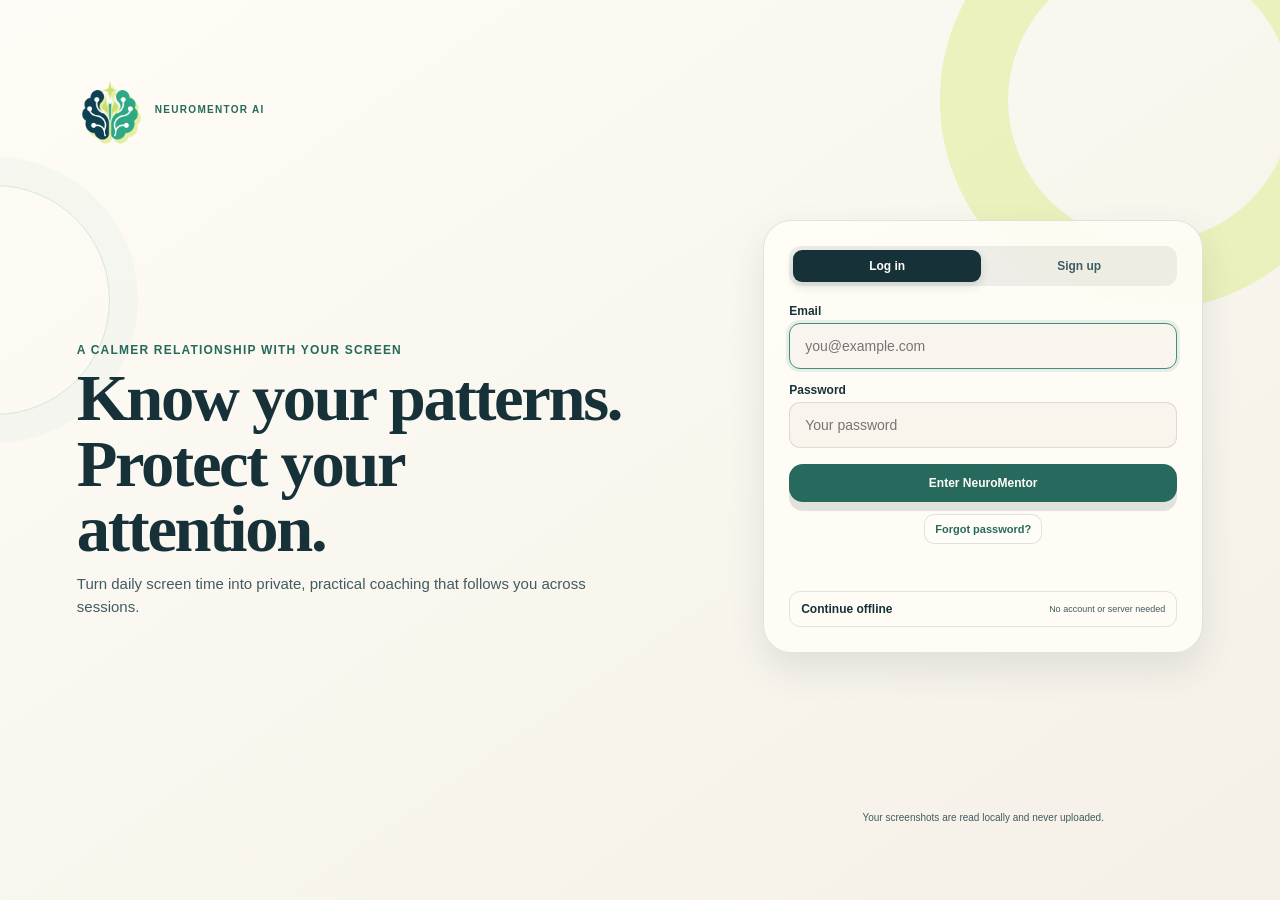
==== commit f4795d8d: "update" ====
--- a/index.html
+++ b/index.html
@@ -10,7 +10,7 @@
   <link rel="manifest" href="site.webmanifest" />
   <script src="runtime.js?v=20260620-shared-snapshot"></script>
   <script src="config.js?v=20260620-shared-snapshot"></script>
-  <link rel="stylesheet" href="popup.css?v=20260622-vietnamese-mentor" />
+  <link rel="stylesheet" href="popup.css?v=20260623-single-metric" />
 </head>
 <body>
   <section id="auth-view" class="auth-view" aria-labelledby="auth-title">
@@ -59,6 +59,7 @@
           />
         </label>
         <button id="login-button" class="primary-button" type="submit">Enter NeuroMentor</button>
+        <button id="forgot-password-button" class="text-button" type="button">Forgot password?</button>
       </form>
 
       <form id="signup-form" class="auth-form hidden">
@@ -310,6 +311,16 @@
               <p id="recommendation-text">
                 Enter today's app usage to receive one clear, achievable next step.
               </p>
+              <div class="action-proof">
+                <div>
+                  <span>Why this</span>
+                  <strong id="recommendation-reason">Waiting for today's strongest signal.</strong>
+                </div>
+                <div>
+                  <span>Check again</span>
+                  <strong id="recommendation-review">Log tomorrow's snapshot and compare with your baseline.</strong>
+                </div>
+              </div>
             </div>
             <button class="primary-button compact-button" type="button" data-screen-target="analyze">
               Analyze today
@@ -327,7 +338,7 @@
           </div>
 
           <div class="explain-metric-grid">
-            <details class="explain-metric focus-metric">
+            <details id="focus-metric" class="explain-metric focus-metric">
               <summary title="Focus Potential estimates your capacity for sustained attention from today's usage pattern.">
                 <div>
                   <span class="metric-label">Focus Potential</span>
@@ -347,7 +358,7 @@
               </div>
             </details>
 
-            <details class="explain-metric fatigue-metric">
+            <details id="fatigue-metric" class="explain-metric fatigue-metric">
               <summary title="Mental Fatigue estimates cognitive load from screen volume, timing, and recovery signals.">
                 <div>
                   <span class="metric-label">Mental Fatigue</span>
@@ -367,7 +378,7 @@
               </div>
             </details>
 
-            <details class="explain-metric distraction-metric">
+            <details id="distraction-metric" class="explain-metric distraction-metric">
               <summary title="Distraction estimates attention fragmentation from app mix, switching, and launch behavior.">
                 <div>
                   <span class="metric-label">Distraction Load</span>
@@ -387,7 +398,7 @@
               </div>
             </details>
 
-            <details class="explain-metric burnout-metric">
+            <details id="burnout-metric" class="explain-metric burnout-metric">
               <summary title="Burnout Tendency is a behavioral wellness signal, not a medical diagnosis.">
                 <div>
                   <span class="metric-label">Burnout Tendency</span>
@@ -532,6 +543,7 @@
             <h2 id="alert-title">Attention signal</h2>
             <p id="alert-message"></p>
             <p id="alert-reason" class="alert-reason"></p>
+            <p id="alert-action" class="alert-action"></p>
           </div>
         </article>
       </section>
@@ -675,7 +687,7 @@
 
       <section id="screen-trends" class="screen" data-screen="trends">
         <div class="section-intro">
-          <p class="eyebrow">Seven-day analytics</p>
+          <p class="eyebrow">Recent analytics</p>
           <h1>Your baseline, not somebody else's.</h1>
           <p>Daily snapshots stay on this device and reveal patterns as your history grows.</p>
         </div>
@@ -684,7 +696,7 @@
           <div class="card-heading">
             <div>
               <p class="eyebrow">Focus trend</p>
-              <h2>Last seven days</h2>
+              <h2>Last 30 days</h2>
             </div>
             <span id="trend-direction" class="state-chip neutral">Building baseline</span>
           </div>
@@ -710,7 +722,18 @@
           <p id="trend-coverage-note" class="trend-coverage-note hidden" role="status">
             One day is recorded. Add another daily snapshot before interpreting this as a trend.
           </p>
-          <div id="trend-chart" class="trend-chart" aria-label="Seven-day focus score chart"></div>
+          <div id="trend-scroll-hint" class="trend-scroll-hint" aria-hidden="true">
+            <span>Older days</span>
+            <span>Latest</span>
+          </div>
+          <div
+            id="trend-chart-scroller"
+            class="trend-chart-scroller"
+            tabindex="0"
+            aria-label="Scrollable 30-day focus and fatigue history. Scroll left to view older days."
+          >
+            <div id="trend-chart" class="trend-chart" aria-label="30-day focus score chart"></div>
+          </div>
           <div id="trend-chart-legend" class="chart-legend">
             <span><i class="legend-focus"></i>Focus</span>
             <span><i class="legend-fatigue"></i>Fatigue</span>
@@ -770,6 +793,7 @@
         </div>
 
         <div class="prompt-chips" aria-label="Suggested mentor questions">
+          <button type="button" data-question="Can you summarize my analysis today?">Today's summary</button>
           <button type="button" data-question="What most influenced my focus today?">What changed?</button>
           <button type="button" data-question="What is the smallest useful action I can take tomorrow?">Plan tomorrow</button>
           <button type="button" data-question="How might I feel based on this pattern?">How might I feel?</button>
@@ -808,8 +832,8 @@
     </footer>
   </div>
 
-  <script src="vendor/tesseract/tesseract.min.js?v=20260622-vietnamese-mentor"></script>
-  <script src="core.js?v=20260622-vietnamese-mentor"></script>
-  <script src="popup.js?v=20260622-vietnamese-mentor"></script>
+  <script src="vendor/tesseract/tesseract.min.js?v=20260623-mentor-intents"></script>
+  <script src="core.js?v=20260623-guidance-bands"></script>
+  <script src="popup.js?v=20260624-supabase-persistence"></script>
 </body>
 </html>
--- a/popup.css
+++ b/popup.css
@@ -262,6 +262,29 @@
   padding: 12px 16px;
 }
 
+.text-button {
+  width: fit-content;
+  margin: -2px auto 0;
+  padding: 3px 6px;
+  border: 0;
+  color: var(--mint-dark);
+  background: transparent;
+  font-size: 10px;
+  font-weight: 800;
+  cursor: pointer;
+}
+
+.text-button:hover,
+.text-button:focus-visible {
+  text-decoration: underline;
+  outline: none;
+}
+
+.text-button:disabled {
+  cursor: not-allowed;
+  opacity: 0.55;
+}
+
 .auth-status {
   min-height: 15px;
   margin: -2px 0;
@@ -278,6 +301,10 @@
 .auth-status.success {
   color: var(--mint-dark);
   font-weight: 700;
+}
+
+html[data-theme="dark"] .text-button {
+  color: var(--mint);
 }
 
 .offline-button {
@@ -1135,6 +1162,11 @@
   background: rgba(23, 49, 57, 0.08);
 }
 
+.state-chip.positive {
+  color: #236d5e;
+  background: rgba(100, 203, 179, 0.2);
+}
+
 .metric-grid,
 .trend-summary-grid {
   display: grid;
@@ -1279,6 +1311,21 @@
   background: var(--coral-soft);
 }
 
+.alert-card[data-severity="info"] {
+  border-color: rgba(63, 143, 126, 0.28);
+  background: rgba(217, 236, 228, 0.7);
+}
+
+.alert-card[data-severity="medium"] {
+  border-color: rgba(220, 164, 60, 0.34);
+  background: rgba(255, 235, 185, 0.54);
+}
+
+.alert-card[data-severity="high"] {
+  border-color: rgba(238, 121, 89, 0.38);
+  background: var(--coral-soft);
+}
+
 .alert-card h2 {
   margin: 0;
   font-size: 16px;
@@ -1293,6 +1340,34 @@
   font-size: 9px;
   font-weight: 800;
   letter-spacing: 0.08em;
+  text-transform: uppercase;
+}
+
+.alert-card[data-severity="info"] .alert-severity {
+  background: var(--mint-dark);
+}
+
+.alert-card[data-severity="medium"] .alert-severity {
+  color: #2f2610;
+  background: #dfad48;
+}
+
+.alert-action {
+  padding: 9px 11px;
+  border-radius: 10px;
+  color: var(--ink) !important;
+  background: rgba(255, 253, 247, 0.68);
+  font-weight: 700;
+}
+
+.alert-action::before {
+  display: block;
+  margin-bottom: 3px;
+  color: var(--mint-dark);
+  content: "Do next";
+  font-size: 8px;
+  font-weight: 900;
+  letter-spacing: 0.1em;
   text-transform: uppercase;
 }
 
@@ -1495,6 +1570,21 @@
   font-weight: 700;
 }
 
+.import-status.warning {
+  padding: 10px 12px;
+  border: 1px solid rgba(220, 164, 60, 0.3);
+  border-radius: 10px;
+  color: #8a5b08;
+  background: rgba(255, 235, 185, 0.34);
+  font-weight: 700;
+}
+
+html[data-theme="dark"] .import-status.warning {
+  color: #f3d98a;
+  border-color: rgba(243, 217, 138, 0.22);
+  background: rgba(111, 81, 24, 0.24);
+}
+
 .import-status.error,
 .form-status.error {
   color: #9b3b26;
@@ -1559,6 +1649,11 @@
   background: var(--paper-bright);
 }
 
+.ocr-review-row.needs-review {
+  border-color: rgba(238, 121, 89, 0.65);
+  box-shadow: 0 0 0 2px rgba(238, 121, 89, 0.1);
+}
+
 .ocr-review-row label {
   display: grid;
   gap: 4px;
@@ -1753,30 +1848,112 @@
   line-height: 1.45;
 }
 
+.trend-scroll-hint {
+  display: flex;
+  justify-content: space-between;
+  gap: 12px;
+  margin: 12px 8px 0;
+  color: var(--ink-soft);
+  font-size: 9px;
+  font-weight: 800;
+  letter-spacing: 0.06em;
+  text-transform: uppercase;
+}
+
+.trend-scroll-hint span:first-child::before {
+  margin-right: 5px;
+  content: "\2190";
+}
+
+.trend-scroll-hint span:last-child::after {
+  margin-left: 5px;
+  content: "\2192";
+}
+
+.trend-chart-scroller {
+  width: 100%;
+  overflow-x: auto;
+  overflow-y: hidden;
+  padding-bottom: 9px;
+  overscroll-behavior-inline: contain;
+  scrollbar-color: rgba(63, 143, 126, 0.72) rgba(23, 49, 57, 0.08);
+  scrollbar-gutter: stable;
+  scrollbar-width: thin;
+  scroll-snap-type: x proximity;
+  touch-action: pan-x pan-y;
+}
+
+.trend-chart-scroller:focus-visible {
+  outline: 2px solid var(--mint);
+  outline-offset: 3px;
+  border-radius: 8px;
+}
+
+.trend-chart-scroller::-webkit-scrollbar {
+  height: 10px;
+}
+
+.trend-chart-scroller::-webkit-scrollbar-track {
+  border-radius: 999px;
+  background: rgba(23, 49, 57, 0.07);
+}
+
+.trend-chart-scroller::-webkit-scrollbar-thumb {
+  border: 2px solid transparent;
+  border-radius: 999px;
+  background: linear-gradient(90deg, #3f8f7e, #67cbb3);
+  background-clip: padding-box;
+}
+
+.trend-chart-scroller::-webkit-scrollbar-thumb:hover {
+  background: linear-gradient(90deg, #2f806f, #57bca4);
+  background-clip: padding-box;
+}
+
 .trend-chart {
-  display: grid;
-  grid-template-columns: repeat(7, 1fr);
+  position: relative;
+  display: grid;
+  width: max(100%, var(--trend-width, 546px));
+  grid-template-columns: repeat(var(--trend-days, 7), minmax(72px, 1fr));
   align-items: end;
-  gap: 8px;
-  min-height: 190px;
-  padding: 16px 4px 0;
+  gap: 7px;
+  min-height: 220px;
+  padding: 22px 8px 0;
   border-bottom: 1px solid var(--line);
+  isolation: isolate;
+}
+
+.trend-chart::before {
+  position: absolute;
+  z-index: -1;
+  right: 8px;
+  bottom: 38px;
+  left: 8px;
+  height: 150px;
   background:
     repeating-linear-gradient(
       to top,
-      transparent 0,
-      transparent 45px,
-      rgba(23, 49, 57, 0.06) 46px
+      rgba(23, 49, 57, 0.075) 0,
+      rgba(23, 49, 57, 0.075) 1px,
+      transparent 1px,
+      transparent 37.5px
     );
+  content: "";
+  pointer-events: none;
 }
 
 .trend-day {
-  display: grid;
-  height: 170px;
+  position: relative;
+  z-index: 2;
+  display: grid;
+  height: 198px;
   grid-template-rows: 1fr auto;
-  gap: 8px;
+  gap: 10px;
   align-items: end;
+  border-radius: 14px 14px 0 0;
   text-align: center;
+  scroll-snap-align: center;
+  transition: background 160ms ease, transform 160ms ease;
 }
 
 .trend-bars {
@@ -1784,67 +1961,244 @@
   height: 150px;
   align-items: end;
   justify-content: center;
-  gap: 3px;
+  gap: 5px;
+}
+
+.trend-bar-track {
+  position: relative;
+  height: 150px;
+  overflow: visible;
+  border: 1px solid rgba(23, 49, 57, 0.07);
+  border-radius: 999px;
+  background: rgba(23, 49, 57, 0.055);
+  box-shadow: inset 0 1px 3px rgba(23, 49, 57, 0.05);
+}
+
+.trend-bar-track.focus-track {
+  width: 15px;
+}
+
+.trend-bar-track.fatigue-track {
+  width: 11px;
+  opacity: 0.92;
 }
 
 .trend-bar {
-  position: relative;
-  width: 11px;
-  min-height: 3px;
-  border-radius: 5px 5px 2px 2px;
+  position: absolute;
+  right: -1px;
+  bottom: -1px;
+  left: -1px;
+  min-height: 4px;
+  border-radius: 999px;
+  transform-origin: bottom;
+  animation: trend-bar-rise 560ms cubic-bezier(0.22, 1, 0.36, 1) both;
+  animation-delay: calc(var(--day-index) * 45ms);
 }
 
 .trend-bar span {
   position: absolute;
-  top: -17px;
+  top: -23px;
   left: 50%;
   color: var(--ink-soft);
-  font-size: 9px;
+  font-size: 10px;
   font-weight: 800;
+  letter-spacing: 0.01em;
+  text-shadow: 0 1px var(--paper-bright);
   transform: translateX(-50%);
 }
 
 .trend-day.recorded {
-  position: relative;
-  border-radius: 8px;
-}
-
-.trend-day.recorded:focus-visible {
+  cursor: default;
+}
+
+.trend-day.recorded:hover,
+.trend-day.recorded:focus-visible,
+.trend-day.missing:hover,
+.trend-day.missing:focus-visible {
+  background: linear-gradient(to top, rgba(63, 143, 126, 0.08), transparent 72%);
+  transform: translateY(-2px);
+}
+
+.trend-day:focus-visible {
   outline: 2px solid var(--mint);
   outline-offset: 3px;
 }
 
-.trend-day.recorded:hover::after,
-.trend-day.recorded:focus-visible::after {
+.trend-tooltip {
   position: absolute;
-  z-index: 5;
-  bottom: 26px;
+  z-index: 20;
+  bottom: 38px;
   left: 50%;
-  padding: 6px 8px;
-  border-radius: 8px;
-  color: var(--paper-bright);
-  background: var(--ink);
-  box-shadow: var(--shadow);
-  content: attr(data-tooltip);
+  display: grid;
+  width: max-content;
+  min-width: 164px;
+  max-width: 190px;
+  gap: 5px;
+  padding: 11px 12px;
+  border: 1px solid rgba(23, 49, 57, 0.12);
+  border-radius: 13px;
+  color: var(--ink);
+  background: rgba(255, 253, 247, 0.94);
+  box-shadow: 0 14px 32px rgba(23, 49, 57, 0.18);
+  opacity: 0;
+  pointer-events: none;
+  text-align: left;
+  transform: translate(-50%, 7px);
+  transition: opacity 140ms ease, transform 140ms ease;
+  backdrop-filter: blur(14px);
+}
+
+.trend-day:hover .trend-tooltip,
+.trend-day:focus-visible .trend-tooltip {
+  opacity: 1;
+  transform: translate(-50%, 0);
+}
+
+.trend-day.edge-start .trend-tooltip {
+  left: 0;
+  transform: translate(0, 7px);
+}
+
+.trend-day.edge-start:hover .trend-tooltip,
+.trend-day.edge-start:focus-visible .trend-tooltip {
+  transform: translate(0, 0);
+}
+
+.trend-day.edge-end .trend-tooltip {
+  right: 0;
+  left: auto;
+  transform: translate(0, 7px);
+}
+
+.trend-day.edge-end:hover .trend-tooltip,
+.trend-day.edge-end:focus-visible .trend-tooltip {
+  transform: translate(0, 0);
+}
+
+.trend-tooltip strong {
+  padding-bottom: 3px;
+  border-bottom: 1px solid rgba(23, 49, 57, 0.09);
+  font-size: 11px;
+}
+
+.trend-tooltip span {
+  display: grid;
+  grid-template-columns: 7px 1fr auto;
+  align-items: center;
+  gap: 6px;
+  color: var(--ink-soft);
   font-size: 10px;
-  white-space: nowrap;
-  transform: translateX(-50%);
+}
+
+.trend-tooltip i {
+  width: 7px;
+  height: 7px;
+  border-radius: 999px;
+}
+
+.trend-tooltip .tooltip-focus {
+  background: var(--mint);
+}
+
+.trend-tooltip .tooltip-fatigue {
+  background: var(--coral);
+}
+
+.trend-tooltip b {
+  color: var(--ink);
+  font-size: 10px;
+}
+
+.trend-tooltip small {
+  color: var(--ink-soft);
+  font-size: 9px;
+  line-height: 1.35;
 }
 
 .trend-bar.focus {
   height: calc(var(--value) * 1%);
-  background: var(--mint);
+  background: linear-gradient(to top, #2f806f, #67cbb3);
+  box-shadow: 0 5px 13px rgba(63, 143, 126, 0.24);
 }
 
 .trend-bar.fatigue {
   height: calc(var(--value) * 1%);
-  background: var(--coral);
+  background: linear-gradient(to top, #e56348, #ff957d);
+  box-shadow: 0 5px 12px rgba(239, 121, 89, 0.2);
+}
+
+.trend-bar.zero {
+  min-height: 0;
+  box-shadow: none;
+}
+
+.trend-date {
+  display: grid;
+  min-height: 28px;
+  justify-items: center;
+  align-content: start;
+  gap: 2px;
 }
 
 .trend-day-label {
   color: var(--ink-soft);
   font-size: 11px;
   font-weight: 700;
+}
+
+.trend-today-label {
+  padding: 2px 6px;
+  border-radius: 999px;
+  color: var(--mint-dark);
+  background: var(--mint-soft);
+  font-size: 8px;
+  font-weight: 900;
+  letter-spacing: 0.08em;
+  text-transform: uppercase;
+}
+
+.trend-day.today::before {
+  position: absolute;
+  z-index: -1;
+  inset: 8px 2px 1px;
+  border: 1px solid rgba(63, 143, 126, 0.14);
+  border-bottom: 0;
+  border-radius: 14px 14px 0 0;
+  background: linear-gradient(to top, rgba(63, 143, 126, 0.08), transparent 75%);
+  box-shadow: 0 -8px 24px rgba(63, 143, 126, 0.06);
+  content: "";
+}
+
+.trend-baseline {
+  position: absolute;
+  z-index: 1;
+  right: 8px;
+  bottom: var(--baseline-y);
+  left: 8px;
+  border-top: 1px dashed rgba(117, 150, 61, 0.58);
+  pointer-events: none;
+}
+
+.trend-baseline span {
+  position: absolute;
+  top: -9px;
+  right: 0;
+  padding: 2px 6px;
+  border: 1px solid rgba(117, 150, 61, 0.2);
+  border-radius: 999px;
+  color: #5d752f;
+  background: rgba(248, 250, 222, 0.94);
+  font-size: 8px;
+  font-weight: 900;
+  letter-spacing: 0.04em;
+  text-transform: uppercase;
+}
+
+@keyframes trend-bar-rise {
+  from {
+    height: 0;
+    opacity: 0.3;
+  }
 }
 
 .chart-legend {
@@ -2153,11 +2507,41 @@
   font-size: 17px;
 }
 
-.hero-recommendation p:last-child {
+.hero-recommendation #recommendation-text {
   margin: 6px 0 0;
   color: rgba(255, 253, 247, 0.72);
   font-size: 11px;
   line-height: 1.5;
+}
+
+.action-proof {
+  display: grid;
+  grid-template-columns: repeat(2, minmax(0, 1fr));
+  gap: 8px;
+  margin-top: 12px;
+}
+
+.action-proof div {
+  display: grid;
+  gap: 4px;
+  padding: 9px 10px;
+  border: 1px solid rgba(255, 253, 247, 0.11);
+  border-radius: 11px;
+  background: rgba(255, 253, 247, 0.06);
+}
+
+.action-proof span {
+  color: var(--lime);
+  font-size: 8px;
+  font-weight: 900;
+  letter-spacing: 0.09em;
+  text-transform: uppercase;
+}
+
+.action-proof strong {
+  color: rgba(255, 253, 247, 0.82);
+  font-size: 9px;
+  line-height: 1.45;
 }
 
 .snapshot-orbit {
@@ -2201,15 +2585,46 @@
 .explain-metric-grid {
   display: grid;
   grid-template-columns: repeat(2, minmax(0, 1fr));
+  align-items: start;
   gap: 10px;
 }
 
+.explain-metric-grid:has(.explain-metric[open]) .explain-metric:not([open]) {
+  display: none;
+}
+
+.explain-metric-grid:has(.explain-metric[open]) .explain-metric[open] {
+  grid-column: 1 / -1;
+}
+
 .explain-metric {
+  --signal-color: var(--mint);
   overflow: hidden;
   border: 1px solid var(--line);
   border-radius: 18px;
   background: rgba(255, 253, 247, 0.9);
   box-shadow: 0 10px 24px rgba(34, 65, 70, 0.07);
+}
+
+.explain-metric[data-signal="positive"] {
+  --signal-color: #4fb69f;
+  border-color: rgba(79, 182, 159, 0.3);
+}
+
+.explain-metric[data-signal="neutral"] {
+  --signal-color: #78949a;
+}
+
+.explain-metric[data-signal="warning"] {
+  --signal-color: #dca43c;
+  border-color: rgba(220, 164, 60, 0.4);
+  background: linear-gradient(145deg, rgba(255, 253, 247, 0.95), rgba(255, 235, 185, 0.24));
+}
+
+.explain-metric[data-signal="danger"] {
+  --signal-color: var(--coral);
+  border-color: rgba(238, 121, 89, 0.42);
+  background: linear-gradient(145deg, rgba(255, 253, 247, 0.95), rgba(255, 221, 210, 0.34));
 }
 
 .explain-metric summary {
@@ -2224,6 +2639,19 @@
   list-style: none;
 }
 
+.explain-metric summary::before {
+  position: absolute;
+  bottom: 0;
+  left: 0;
+  width: calc(var(--metric-score, 0) * 1%);
+  height: 4px;
+  border-radius: 0 999px 999px 0;
+  background: var(--signal-color);
+  box-shadow: 0 0 14px color-mix(in srgb, var(--signal-color) 35%, transparent);
+  content: "";
+  transition: width 420ms ease;
+}
+
 .explain-metric summary::-webkit-details-marker {
   display: none;
 }
@@ -2271,6 +2699,22 @@
   font-weight: 800;
   line-height: 1.3;
   text-align: right;
+}
+
+.explain-metric[data-signal="positive"] .supportive-label {
+  color: #2f806f;
+}
+
+.explain-metric[data-signal="neutral"] .supportive-label {
+  color: #58747a;
+}
+
+.explain-metric[data-signal="warning"] .supportive-label {
+  color: #8a5b08;
+}
+
+.explain-metric[data-signal="danger"] .supportive-label {
+  color: #a33d28;
 }
 
 .metric-explanation {
@@ -2669,12 +3113,17 @@
 }
 
 .trend-placeholder {
-  width: 18px;
-  height: 8px;
-  margin-bottom: 1px;
+  display: grid;
+  width: 25px;
+  height: 25px;
+  margin-bottom: 0;
+  place-items: center;
   border: 1px dashed rgba(23, 49, 57, 0.28);
-  border-radius: 999px;
-  background: rgba(23, 49, 57, 0.03);
+  border-radius: 8px;
+  color: rgba(23, 49, 57, 0.38);
+  background: rgba(23, 49, 57, 0.035);
+  font-size: 9px;
+  font-weight: 900;
 }
 
 .trend-day.missing .trend-day-label {
@@ -3124,6 +3573,10 @@
 
   .hero-recommendation,
   .baseline-comparison {
+    grid-template-columns: 1fr;
+  }
+
+  .action-proof {
     grid-template-columns: 1fr;
   }
 
@@ -3343,10 +3796,30 @@
 
   .trend-chart {
     gap: 3px;
+    padding-right: 2px;
+    padding-left: 2px;
+  }
+
+  .trend-bar-track.focus-track {
+    width: 10px;
+  }
+
+  .trend-bar-track.fatigue-track {
+    width: 8px;
   }
 
   .trend-bar {
-    width: 8px;
+    width: auto;
+  }
+
+  .trend-tooltip {
+    min-width: 150px;
+    max-width: 170px;
+  }
+
+  .trend-baseline {
+    right: 2px;
+    left: 2px;
   }
 
   .settings-row {
@@ -3449,3 +3922,408 @@
 html[data-theme="dark"] .impact-row {
   background: rgba(238, 247, 243, 0.08);
 }
+
+html[data-theme="dark"] .hero-recommendation {
+  color: #eff8f4;
+  border: 1px solid rgba(112, 218, 190, 0.2);
+  background:
+    radial-gradient(circle at 90% 0, rgba(217, 239, 114, 0.14), transparent 30%),
+    linear-gradient(145deg, #15332d, #10241f);
+}
+
+html[data-theme="dark"] .hero-recommendation #recommendation-text {
+  color: rgba(239, 248, 244, 0.82);
+}
+
+html[data-theme="dark"] .action-proof div {
+  border-color: rgba(163, 231, 213, 0.17);
+  background: rgba(238, 247, 243, 0.08);
+}
+
+html[data-theme="dark"] .action-proof strong {
+  color: rgba(239, 248, 244, 0.88);
+}
+
+html[data-theme="dark"] .explain-metric[data-signal="positive"] {
+  border-color: rgba(89, 203, 174, 0.32);
+  background: linear-gradient(145deg, rgba(24, 48, 42, 0.98), rgba(15, 29, 26, 0.98));
+}
+
+html[data-theme="dark"] .explain-metric[data-signal="neutral"] {
+  border-color: rgba(149, 180, 186, 0.24);
+  background: linear-gradient(145deg, rgba(27, 39, 38, 0.98), rgba(15, 25, 24, 0.98));
+}
+
+html[data-theme="dark"] .explain-metric[data-signal="warning"] {
+  border-color: rgba(239, 194, 103, 0.4);
+  background: linear-gradient(145deg, rgba(56, 44, 20, 0.94), rgba(24, 29, 24, 0.98));
+}
+
+html[data-theme="dark"] .explain-metric[data-signal="danger"] {
+  border-color: rgba(255, 139, 108, 0.42);
+  background: linear-gradient(145deg, rgba(62, 34, 27, 0.95), rgba(25, 27, 24, 0.98));
+}
+
+html[data-theme="dark"] .explain-metric[data-signal="positive"] .supportive-label {
+  color: #84dec8;
+}
+
+html[data-theme="dark"] .explain-metric[data-signal="neutral"] .supportive-label {
+  color: #bad0d2;
+}
+
+html[data-theme="dark"] .explain-metric[data-signal="warning"] .supportive-label {
+  color: #f0cf7a;
+}
+
+html[data-theme="dark"] .explain-metric[data-signal="danger"] .supportive-label {
+  color: #ff9b82;
+}
+
+/* Page atmospheres keep Analyze, Trends, and Mentor visually distinct. */
+html[data-runtime="web"] .screen-stack:has(#screen-analyze.active) {
+  background:
+    radial-gradient(circle at 8% 8%, rgba(63, 143, 126, 0.2), transparent 30%),
+    radial-gradient(circle at 92% 24%, rgba(220, 164, 60, 0.11), transparent 24%),
+    repeating-linear-gradient(128deg, rgba(23, 49, 57, 0.025) 0 1px, transparent 1px 48px),
+    linear-gradient(155deg, #edf5ef 0%, #f5f2e9 54%, #edf1df 100%);
+}
+
+html[data-runtime="web"] .screen-stack:has(#screen-trends.active) {
+  background:
+    radial-gradient(circle at 18% 42%, rgba(63, 143, 126, 0.17), transparent 27%),
+    radial-gradient(circle at 88% 8%, rgba(220, 233, 132, 0.24), transparent 25%),
+    repeating-linear-gradient(to right, rgba(23, 49, 57, 0.035) 0 1px, transparent 1px 74px),
+    repeating-linear-gradient(to bottom, rgba(23, 49, 57, 0.025) 0 1px, transparent 1px 74px),
+    linear-gradient(145deg, #f1f4e9, #eef5f0 62%, #f7f4e9);
+}
+
+html[data-runtime="web"] .screen-stack:has(#screen-mentor.active) {
+  background:
+    repeating-radial-gradient(circle at 82% 11%, transparent 0 58px, rgba(63, 143, 126, 0.055) 59px 60px),
+    radial-gradient(circle at 16% 24%, rgba(100, 197, 173, 0.2), transparent 31%),
+    radial-gradient(circle at 84% 75%, rgba(220, 233, 132, 0.2), transparent 26%),
+    linear-gradient(150deg, #edf6f1, #f5f1e8 58%, #eef3df);
+}
+
+html[data-runtime="web"] #screen-analyze.active,
+html[data-runtime="web"] #screen-trends.active,
+html[data-runtime="web"] #screen-mentor.active {
+  position: relative;
+  isolation: isolate;
+}
+
+html[data-runtime="web"] #screen-analyze.active > *,
+html[data-runtime="web"] #screen-trends.active > *,
+html[data-runtime="web"] #screen-mentor.active > * {
+  position: relative;
+  z-index: 1;
+}
+
+html[data-runtime="web"] #screen-analyze.active::before,
+html[data-runtime="web"] #screen-trends.active::before,
+html[data-runtime="web"] #screen-mentor.active::before {
+  position: absolute;
+  z-index: 0;
+  pointer-events: none;
+  content: "";
+}
+
+html[data-runtime="web"] #screen-analyze.active::before {
+  top: -56px;
+  right: -8px;
+  width: 270px;
+  height: 270px;
+  border: 1px solid rgba(63, 143, 126, 0.18);
+  border-radius: 42% 58% 48% 52%;
+  box-shadow:
+    0 0 0 28px rgba(63, 143, 126, 0.035),
+    0 0 0 64px rgba(220, 233, 132, 0.025);
+  transform: rotate(17deg);
+}
+
+html[data-runtime="web"] #screen-trends.active::before {
+  top: 108px;
+  right: 6%;
+  width: 310px;
+  height: 150px;
+  border-radius: 24px;
+  opacity: 0.24;
+  background: repeating-linear-gradient(
+    to right,
+    transparent 0 27px,
+    rgba(63, 143, 126, 0.28) 28px 38px
+  );
+  transform: skewY(-5deg);
+}
+
+html[data-runtime="web"] #screen-mentor.active::before {
+  top: -120px;
+  left: 50%;
+  width: 620px;
+  height: 620px;
+  border: 1px solid rgba(63, 143, 126, 0.13);
+  border-radius: 50%;
+  box-shadow:
+    0 0 0 48px rgba(63, 143, 126, 0.025),
+    0 0 0 112px rgba(220, 233, 132, 0.02);
+  transform: translateX(-50%);
+}
+
+html[data-runtime="web"] #screen-analyze .content-card,
+html[data-runtime="web"] #screen-analyze .import-panel,
+html[data-runtime="web"] #screen-trends .content-card,
+html[data-runtime="web"] #screen-trends .metric-card,
+html[data-runtime="web"] #screen-mentor .mentor-intro,
+html[data-runtime="web"] #screen-mentor .chat-log {
+  backdrop-filter: blur(14px);
+}
+
+html[data-theme="dark"][data-runtime="web"] .screen-stack:has(#screen-analyze.active) {
+  background:
+    radial-gradient(circle at 7% 10%, rgba(70, 201, 164, 0.3), transparent 32%),
+    radial-gradient(circle at 92% 22%, rgba(239, 194, 103, 0.18), transparent 27%),
+    linear-gradient(90deg, transparent 0 61%, rgba(220, 233, 132, 0.045) 61% 100%),
+    repeating-linear-gradient(128deg, rgba(166, 231, 212, 0.05) 0 1px, transparent 1px 48px),
+    linear-gradient(155deg, #06120f 0%, #0b211a 54%, #151b0d 100%);
+}
+
+html[data-theme="dark"][data-runtime="web"] .screen-stack:has(#screen-trends.active) {
+  background:
+    radial-gradient(circle at 16% 44%, rgba(61, 179, 150, 0.26), transparent 29%),
+    radial-gradient(circle at 88% 8%, rgba(217, 239, 114, 0.2), transparent 27%),
+    linear-gradient(110deg, transparent 0 67%, rgba(217, 239, 114, 0.055) 85%, transparent 100%),
+    repeating-linear-gradient(to right, rgba(177, 226, 211, 0.055) 0 1px, transparent 1px 74px),
+    repeating-linear-gradient(to bottom, rgba(177, 226, 211, 0.04) 0 1px, transparent 1px 74px),
+    linear-gradient(145deg, #06110f, #0b211b 60%, #17200d);
+}
+
+html[data-theme="dark"][data-runtime="web"] .screen-stack:has(#screen-mentor.active) {
+  background:
+    repeating-radial-gradient(circle at 82% 11%, transparent 0 58px, rgba(111, 218, 187, 0.085) 59px 60px),
+    radial-gradient(circle at 13% 22%, rgba(60, 196, 160, 0.3), transparent 34%),
+    radial-gradient(circle at 86% 76%, rgba(217, 239, 114, 0.16), transparent 29%),
+    linear-gradient(150deg, #05120e, #0a241c 58%, #17200d);
+}
+
+html[data-theme="dark"][data-runtime="web"] #screen-analyze .content-card,
+html[data-theme="dark"][data-runtime="web"] #screen-analyze .import-panel,
+html[data-theme="dark"][data-runtime="web"] #screen-trends .content-card,
+html[data-theme="dark"][data-runtime="web"] #screen-trends .metric-card,
+html[data-theme="dark"][data-runtime="web"] #screen-mentor .mentor-intro {
+  background-color: rgba(16, 26, 22, 0.86);
+  border-color: rgba(142, 211, 192, 0.17);
+  box-shadow:
+    0 20px 48px rgba(0, 0, 0, 0.28),
+    inset 0 1px rgba(238, 247, 243, 0.035);
+}
+
+html[data-theme="dark"][data-runtime="web"] #screen-analyze .content-card,
+html[data-theme="dark"][data-runtime="web"] #screen-analyze .import-panel {
+  background-image: linear-gradient(145deg, rgba(24, 42, 35, 0.5), rgba(13, 22, 19, 0.18));
+}
+
+html[data-theme="dark"][data-runtime="web"] #screen-trends .trend-card {
+  background:
+    radial-gradient(circle at 12% 12%, rgba(100, 197, 173, 0.09), transparent 34%),
+    rgba(13, 24, 20, 0.9);
+}
+
+html[data-theme="dark"][data-runtime="web"] #screen-trends .metric-card {
+  background:
+    linear-gradient(150deg, rgba(28, 48, 40, 0.72), rgba(13, 23, 19, 0.94));
+}
+
+html[data-theme="dark"][data-runtime="web"] #screen-trends .accent-card {
+  color: #f4ffd9;
+  border-color: rgba(217, 239, 114, 0.32);
+  background:
+    radial-gradient(circle at 100% 0, rgba(217, 239, 114, 0.2), transparent 45%),
+    linear-gradient(145deg, rgba(75, 99, 42, 0.58), rgba(21, 38, 27, 0.94));
+}
+
+html[data-theme="dark"][data-runtime="web"] #screen-trends .trend-chart {
+  background: transparent;
+}
+
+html[data-theme="dark"][data-runtime="web"] #screen-trends .trend-chart::before {
+  background:
+    repeating-linear-gradient(
+      to top,
+      rgba(177, 226, 211, 0.08) 0,
+      rgba(177, 226, 211, 0.08) 1px,
+      transparent 1px,
+      transparent 37.5px
+    );
+}
+
+html[data-theme="dark"] .trend-bar-track {
+  border-color: rgba(202, 239, 228, 0.09);
+  background: rgba(202, 239, 228, 0.055);
+  box-shadow: inset 0 1px 4px rgba(0, 0, 0, 0.18);
+}
+
+html[data-theme="dark"] .trend-bar span {
+  color: #d7e7e1;
+  text-shadow: 0 1px #07110e;
+}
+
+html[data-theme="dark"] .trend-tooltip {
+  color: #eff8f4;
+  border-color: rgba(176, 226, 211, 0.18);
+  background: rgba(9, 24, 19, 0.94);
+  box-shadow: 0 16px 36px rgba(0, 0, 0, 0.34);
+}
+
+html[data-theme="dark"] .trend-tooltip strong,
+html[data-theme="dark"] .trend-tooltip b {
+  color: #eff8f4;
+}
+
+html[data-theme="dark"] .trend-tooltip strong {
+  border-color: rgba(176, 226, 211, 0.12);
+}
+
+html[data-theme="dark"] .trend-tooltip span,
+html[data-theme="dark"] .trend-tooltip small {
+  color: #b9cbc5;
+}
+
+html[data-theme="dark"] .trend-baseline {
+  border-color: rgba(217, 239, 114, 0.56);
+}
+
+html[data-theme="dark"] .trend-baseline span {
+  color: #e8f8a4;
+  border-color: rgba(217, 239, 114, 0.2);
+  background: rgba(31, 48, 28, 0.94);
+}
+
+html[data-theme="dark"] .trend-day.today::before {
+  border-color: rgba(100, 197, 173, 0.18);
+  background: linear-gradient(to top, rgba(100, 197, 173, 0.1), transparent 75%);
+  box-shadow: 0 -8px 26px rgba(100, 197, 173, 0.08);
+}
+
+html[data-theme="dark"] .trend-placeholder {
+  color: rgba(215, 231, 225, 0.62);
+  border-color: rgba(176, 226, 211, 0.28);
+  background: rgba(176, 226, 211, 0.055);
+}
+
+html[data-theme="dark"] .trend-day.missing .trend-day-label {
+  color: rgba(215, 231, 225, 0.58);
+}
+
+html[data-theme="dark"] .trend-chart-scroller {
+  scrollbar-color: rgba(100, 197, 173, 0.78) rgba(176, 226, 211, 0.08);
+}
+
+html[data-theme="dark"] .trend-chart-scroller::-webkit-scrollbar-track {
+  background: rgba(176, 226, 211, 0.07);
+}
+
+html[data-theme="dark"] .trend-chart-scroller::-webkit-scrollbar-thumb {
+  background: linear-gradient(90deg, #3f9d87, #82d8c2);
+  background-clip: padding-box;
+}
+
+html[data-theme="dark"] .trend-scroll-hint {
+  color: rgba(215, 231, 225, 0.68);
+}
+
+html[data-theme="dark"][data-runtime="web"] #screen-mentor .mentor-intro {
+  background:
+    radial-gradient(circle at 92% 0, rgba(217, 239, 114, 0.13), transparent 34%),
+    linear-gradient(135deg, rgba(18, 47, 38, 0.95), rgba(13, 23, 19, 0.94));
+}
+
+html[data-theme="dark"][data-runtime="web"] #screen-mentor .chat-log {
+  background:
+    radial-gradient(circle at 12% 8%, rgba(100, 197, 173, 0.13), transparent 38%),
+    linear-gradient(145deg, rgba(11, 29, 23, 0.94), rgba(14, 23, 20, 0.96));
+  border-color: rgba(142, 211, 192, 0.2);
+  box-shadow:
+    0 24px 55px rgba(0, 0, 0, 0.34),
+    inset 0 1px rgba(238, 247, 243, 0.04);
+}
+
+html[data-theme="dark"][data-runtime="web"] #screen-mentor .prompt-chips button {
+  color: #dff7ef;
+  border-color: rgba(142, 211, 192, 0.22);
+  background: rgba(100, 197, 173, 0.1);
+}
+
+html[data-theme="dark"][data-runtime="web"] #screen-mentor .prompt-chips button:hover,
+html[data-theme="dark"][data-runtime="web"] #screen-mentor .prompt-chips button:focus-visible {
+  color: #07130f;
+  background: var(--mint);
+}
+
+html[data-theme="dark"][data-runtime="web"] #screen-analyze.active::before {
+  border-color: rgba(100, 197, 173, 0.34);
+  box-shadow:
+    0 0 0 28px rgba(100, 197, 173, 0.075),
+    0 0 0 64px rgba(217, 239, 114, 0.045),
+    0 0 90px rgba(100, 197, 173, 0.16);
+}
+
+html[data-theme="dark"][data-runtime="web"] #screen-trends.active::before {
+  opacity: 0.42;
+  background: repeating-linear-gradient(
+    to right,
+    transparent 0 27px,
+    rgba(111, 218, 187, 0.36) 28px 38px
+  );
+}
+
+html[data-theme="dark"][data-runtime="web"] #screen-mentor.active::before {
+  border-color: rgba(111, 218, 187, 0.24);
+  box-shadow:
+    0 0 0 48px rgba(100, 197, 173, 0.055),
+    0 0 0 112px rgba(217, 239, 114, 0.035),
+    0 0 120px rgba(100, 197, 173, 0.12);
+}
+
+@media (max-width: 759px) {
+  html[data-runtime="web"] .screen-stack:has(#screen-analyze.active),
+  html[data-runtime="web"] .screen-stack:has(#screen-trends.active),
+  html[data-runtime="web"] .screen-stack:has(#screen-mentor.active) {
+    background-size: auto;
+  }
+
+  html[data-runtime="web"] #screen-analyze.active::before,
+  html[data-runtime="web"] #screen-trends.active::before,
+  html[data-runtime="web"] #screen-mentor.active::before {
+    opacity: 0.45;
+    transform-origin: top right;
+  }
+
+  html[data-runtime="web"] #screen-analyze.active::before {
+    transform: rotate(17deg) scale(0.72);
+  }
+
+  html[data-runtime="web"] #screen-trends.active::before {
+    transform: skewY(-5deg) scale(0.72);
+  }
+
+  html[data-runtime="web"] #screen-mentor.active::before {
+    transform: translateX(-50%) scale(0.72);
+    transform-origin: top center;
+  }
+}
+
+@media (prefers-reduced-motion: reduce) {
+  .screen {
+    animation: none;
+  }
+
+  .trend-bar {
+    animation: none;
+  }
+
+  .trend-day,
+  .trend-tooltip {
+    transition: none;
+  }
+}
